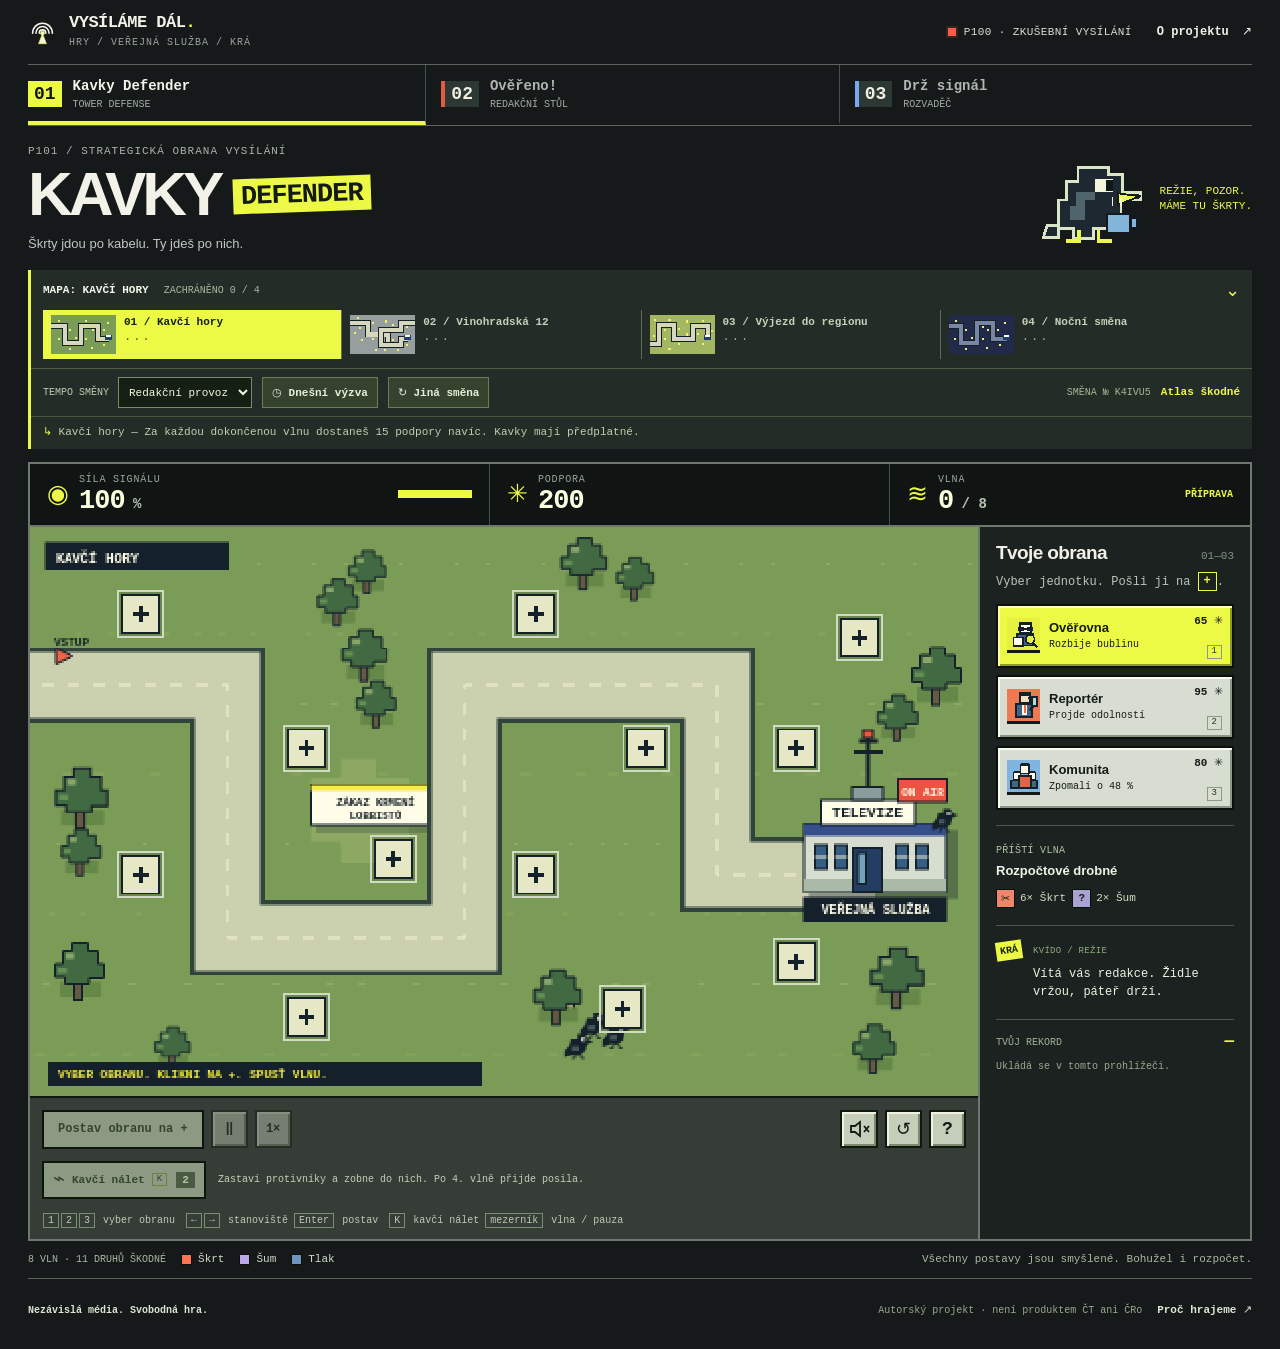
==== index.html @ d7258289 "Publish Vysilame dal browser games" ====
<!doctype html>
<html lang="cs">
<head>
  <meta charset="utf-8">
  <meta name="viewport" content="width=device-width, initial-scale=1">
  <meta name="theme-color" content="#161919">
  <meta name="description" content="Malé hry za velkou věc. Braň Kavčí hory, ověřuj zprávy a propoj signál v trojici her na podporu nezávislé veřejné služby.">
  <title>Vysíláme dál. — Kavky Defender a další malé hry</title>
  <link rel="icon" href="icon.svg" type="image/svg+xml">
  <link rel="stylesheet" href="style.css">
  <link rel="stylesheet" href="defender.css">
  <script src="defender.js" defer></script>
  <script src="engine.js" defer></script>
  <script src="draw.js" defer></script>
  <script src="app.js" defer></script>
</head>
<body>
  <a class="skip-link" href="#game-title">Přejít ke hře</a>
  <div class="site-shell">
    <header class="masthead">
      <a href="#" class="brand" aria-label="Vysíláme dál — začátek">
        <svg class="brand-mark" viewBox="0 0 44 44" aria-hidden="true"><path d="M7 23a15 15 0 0 1 30 0M12 23a10 10 0 0 1 20 0M17 23a5 5 0 0 1 10 0" fill="none" stroke="currentColor" stroke-width="2.4" stroke-linecap="round"/><path d="m22 24-6 15h12Z" fill="currentColor"/><circle cx="22" cy="23" r="3" fill="currentColor"/></svg>
        <span>VYSÍLÁME DÁL<span class="brand-dot">.</span><small>HRY / VEŘEJNÁ SLUŽBA / KRÁ</small></span>
      </a>
      <div class="masthead-right"><span class="edition"><span class="live-dot"></span> P100 · ZKUŠEBNÍ VYSÍLÁNÍ</span><button class="text-button" id="about-button">O projektu <span aria-hidden="true">↗</span></button></div>
    </header>

    <nav class="game-tabs" role="tablist" aria-label="Vyber si hru">
      <button id="tab-defender" role="tab" aria-selected="true" aria-controls="game-panel" data-game="defender" class="game-tab active"><span class="tab-number">01</span><span class="tab-title">Kavky Defender<small>TOWER DEFENSE</small></span><span class="tab-arrow" aria-hidden="true">↗</span></button>
      <button id="tab-verify" role="tab" aria-selected="false" aria-controls="game-panel" data-game="verify" class="game-tab"><span class="tab-number">02</span><span class="tab-title">Ověřeno!<small>REDAKČNÍ STŮL</small></span><span class="tab-arrow" aria-hidden="true">↗</span></button>
      <button id="tab-signal" role="tab" aria-selected="false" aria-controls="game-panel" data-game="signal" class="game-tab"><span class="tab-number">03</span><span class="tab-title">Drž signál<small>ROZVADĚČ</small></span><span class="tab-arrow" aria-hidden="true">↗</span></button>
    </nav>

    <main id="game-panel" role="tabpanel" aria-labelledby="tab-defender">
      <div class="game-intro">
        <div><p class="eyebrow" id="game-kicker">P101 / STRATEGICKÁ OBRANA VYSÍLÁNÍ</p><h1 id="game-title">KAVKY <span>DEFENDER</span></h1><p class="game-description" id="game-description">Škrty jdou po kabelu. Ty jdeš po nich.</p></div>
        <div class="intro-note"><svg viewBox="0 0 120 100" shape-rendering="crispEdges" aria-hidden="true"><path d="M12 78h12V51h9V31h12V16h33v8h15v19h19v8H91v18H79v13H62v10H40V82H24v9H8Z" fill="#1d2830" stroke="#d9e4c9" stroke-width="3"/><path d="M43 42h20v9H53v22H36V57h7Z" fill="#50656b"/><path d="M63 29h20v14H63Z" fill="#f4f4dc"/><path d="M75 30h7v11h-7Z" fill="#101717"/><path d="m88 44 24 3-24 9Z" fill="#edfa45" stroke="#121a20" stroke-width="2"/><path d="M46 83v12H32m35-12v12h14" fill="none" stroke="#edfa45" stroke-width="4"/><path d="M76 66h25v21H76Zm25 4h8v12h-8" fill="#83b5db" stroke="#121a20" stroke-width="3"/><path d="M82 57v-9m9 10v-9" stroke="#f4f4dc" stroke-width="2"/></svg><span id="intro-note">REŽIE, POZOR.<br>MÁME TU ŠKRTY.</span></div>
      </div>

      <section class="defender-setup" id="defender-setup" aria-label="Scéna a výzva pro Kavky Defender">
        <details id="defender-map-picker" open>
          <summary><span><strong id="map-picker-title">OBLAST VYSÍLÁNÍ</strong><small id="campaign-progress">ZACHRÁNĚNO 0 / 4</small></span><span class="picker-arrow" aria-hidden="true">⌄</span></summary>
          <div class="map-list" id="map-list" role="group" aria-label="Vyber herní scénu"></div>
        </details>
        <div class="shift-controls"><label for="difficulty-select">TEMPO SMĚNY <select id="difficulty-select"><option value="easy">Na pohodu</option><option value="normal" selected>Redakční provoz</option><option value="hard">Krizový štáb</option></select></label><button id="daily-button" class="shift-button">◷ Dnešní výzva</button><button id="new-shift-button" class="shift-button">↻ Jiná směna</button><span id="shift-code" class="shift-code"></span><button id="bestiary-button" class="text-button">Atlas škodné</button></div>
        <p class="map-rule" id="map-rule"></p>
      </section>

      <div class="game-metrics" aria-label="Stav hry">
        <div class="metric"><span class="metric-icon" id="metric-icon-1" aria-hidden="true">◉</span><span><small id="metric-label-1">SÍLA SIGNÁLU</small><strong id="metric-value-1">100<span> %</span></strong></span><div class="health-track" id="health-track"><i></i></div></div>
        <div class="metric"><span class="metric-icon support-icon" id="metric-icon-2" aria-hidden="true">✳</span><span><small id="metric-label-2">PODPORA</small><strong id="metric-value-2">200</strong></span></div>
        <div class="metric"><span class="metric-icon" id="metric-icon-3" aria-hidden="true">≋</span><span><small id="metric-label-3">VLNA</small><strong id="metric-value-3">0<span> / 8</span></strong></span><span class="metric-tag" id="metric-tag">PŘÍPRAVA</span></div>
      </div>

      <div class="workspace">
        <div class="play-column">
          <div class="board-wrap" id="board-wrap">
            <canvas id="defender-canvas" width="960" height="576" tabindex="0" aria-label="Herní mapa. Klávesy 1–3 vyberou obranu, šipky stanoviště, Enter staví, K přivolá kavčí nálet."></canvas>
            <section id="verify-view" class="verify-view" aria-label="Ověřování zpráv" hidden>
              <div class="news-card" id="news-card"><div class="news-card-top"><span><span class="live-dot"></span> REDAKČNÍ STŮL</span><span id="story-number">01 / 08</span></div><p class="story-label">ZPRÁVA K VYDÁNÍ</p><h2 id="story-headline"></h2><div class="source-box"><span class="source-symbol" aria-hidden="true">↳</span><div><small>CO ZATÍM VÍME</small><p id="story-source"></p></div></div><div class="verify-feedback" id="verify-feedback" hidden></div><div class="verify-choices" id="verify-choices"><button id="hold-story" class="choice hold"><span aria-hidden="true">↺</span> Ještě ověřit<kbd>F</kbd></button><button id="publish-story" class="choice publish"><span aria-hidden="true">✓</span> Může ven<kbd>J</kbd></button></div><button id="next-story" class="primary-button next-story" hidden>Další zpráva <span aria-hidden="true">→</span></button></div>
              <span class="fiction-note">Smyšlené situace. Skutečné redakční návyky.</span>
            </section>
            <section id="signal-view" class="signal-view" aria-label="Propojování signálu" hidden>
              <div class="signal-map-label"><span>STUDIO → POSLUCHAČI</span><span id="circuit-number">OKRUH 01</span></div>
              <div class="signal-puzzle"><div class="signal-end source-end" id="signal-source"><span aria-hidden="true">◉</span><small>STUDIO</small></div><div class="pipe-grid" id="pipe-grid" role="group" aria-label="Otáčej dílky a vytvoř souvislou cestu signálu"></div><div class="signal-end target-end" id="signal-target"><span aria-hidden="true">⌂</span><small>VEŘEJNOST</small></div></div>
              <p class="signal-tip">Každým otočením o kousek blíž.</p>
            </section>
            <div class="board-overlay" id="board-overlay"></div>
          </div>
          <div class="control-bar"><div class="main-controls"><button id="wave-button" class="primary-button"><span aria-hidden="true">▶</span> Spustit vlnu</button><button id="pause-button" class="icon-button" aria-label="Pozastavit hru" title="Pauza (mezerník)">Ⅱ</button><button id="speed-button" class="speed-button" aria-label="Rychlost hry: normální">1×</button></div><div class="secondary-controls"><button id="sound-button" class="icon-button" aria-label="Zapnout zvuk" aria-pressed="false" title="Zapnout zvuk"><svg viewBox="0 0 24 24" aria-hidden="true"><path d="M4 9h4l5-4v14l-5-4H4Z" fill="none" stroke="currentColor" stroke-width="1.8"/><path d="m17 9 5 6m0-6-5 6" stroke="currentColor" stroke-width="1.8"/></svg></button><button id="reset-button" class="icon-button" aria-label="Nová hra" title="Nová hra">↺</button><button id="help-button" class="icon-button" aria-label="Jak hrát" title="Jak hrát">?</button></div></div>
          <div class="defender-action-bar" id="defender-action-bar"><button class="flock-button" id="flock-button"><span aria-hidden="true">⌁</span> Kavčí nálet <kbd>K</kbd><b id="flock-count">2</b></button><span id="flock-hint">Zastaví protivníky na 2 sekundy. Zobáky bez portfeje.</span></div>
          <p class="keyboard-hint" id="keyboard-hint"><span><kbd>1</kbd><kbd>2</kbd><kbd>3</kbd> vyber obranu</span><span><kbd>←</kbd><kbd>→</kbd> stanoviště <kbd>Enter</kbd> postav</span><span><kbd>mezerník</kbd> další vlna / pauza</span></p>
        </div>

        <aside class="sidebar" aria-label="Nástroje a pravidla">
          <div id="defender-tools" class="tool-panel">
            <div class="sidebar-heading"><h2>Tvoje obrana</h2><span>01—03</span></div>
            <p class="sidebar-intro">Vyber jednotku. Pošli ji na <span class="inline-pad">+</span>.</p>
            <div class="tower-options" id="tower-options"></div>
            <div id="tower-detail" class="tower-detail" hidden></div>
            <div class="wave-preview"><span class="note-label" id="wave-preview-label">PŘÍŠTÍ VLNA</span><strong id="wave-preview-title"></strong><div id="wave-preview-list"></div></div>
            <div class="field-note crow-note"><span class="crow-note-icon" aria-hidden="true">⌁</span><span class="note-label">KVÍDO / REŽIE</span><p id="defender-tip">Začni u zatáček. Rozpočet zatáčky neumí.</p></div>
          </div>
          <div id="verify-tools" class="tool-panel" hidden><div class="sidebar-heading"><h2>Než to pustíš ven</h2><span>CHECK</span></div><p class="sidebar-intro">Za titulkem je vždycky ještě jeden krok.</p><ol class="editor-rules"><li><span>01</span><div><strong>Najdi původ.</strong><p>Kdo je zdroj a může to vědět?</p></div></li><li><span>02</span><div><strong>Čti kontext.</strong><p>Sedí datum, místo a rozsah tvrzení?</p></div></li><li><span>03</span><div><strong>Přiznej nejistotu.</strong><p>Tip ještě není ověřená zpráva.</p></div></li></ol><div class="field-note"><span class="note-label">PRAVIDLO HRY</span><p>Máš 60 sekund čistého času na osm zpráv. Při vysvětlení se čas zastaví.</p></div></div>
          <div id="signal-tools" class="tool-panel" hidden><div class="sidebar-heading"><h2>Ve spojení</h2><span>FM 03</span></div><p class="sidebar-intro">Otoč dílky a doveď nepřerušený signál ze studia k veřejnosti.</p><div class="signal-legend"><span class="wire-sample connected"></span><div><strong>Živý signál</strong><p>Navazuje na studio.</p></div><span class="wire-sample"></span><div><strong>Čeká na spojení</strong><p>Otoč kliknutím nebo Enterem.</p></div></div><div class="field-note"><span class="note-label">TŘI OKRUHY</span><p>Na každý máš 90 sekund. Začni u studia vlevo a postupuj po zelené lince.</p><button id="signal-restart-round" class="text-button">Znovu tento okruh ↺</button></div></div>
          <div class="best-score"><span>TVŮJ REKORD</span><strong id="best-score">—</strong><small>Ukládá se v tomto prohlížeči.</small></div>
        </aside>
      </div>

      <div class="below-board" id="defender-legend"><div><span class="legend-title">8 VLN · 11 DRUHŮ ŠKODNÉ</span><span class="enemy-key"><i class="enemy-cut"></i> Škrt</span><span class="enemy-key"><i class="enemy-noise"></i> Šum</span><span class="enemy-key"><i class="enemy-pressure"></i> Tlak</span></div><p>Všechny postavy jsou smyšlené. Bohužel i rozpočet.</p></div>
    </main>

    <footer><p>Nezávislá média. Svobodná hra.</p><span>Autorský projekt · není produktem ČT ani ČRo</span><button class="text-button" id="footer-about">Proč hrajeme ↗</button></footer>
  </div>
  <div class="toast" id="toast" role="status" aria-live="polite"></div>
  <dialog id="info-dialog"><div class="dialog-header"><span id="dialog-eyebrow">VYSÍLÁME DÁL.</span><button id="close-dialog" class="icon-button" aria-label="Zavřít">×</button></div><div id="dialog-content"></div></dialog>
</body>
</html>
---- style.css ----
@charset "UTF-8";
:root{--paper:#161919;--ink:#f2f2e9;--muted:#a5ada9;--line:#46504c;--green:#edfa45;--lime:#edfa45;--orange:#ff6b4a;--blue:#84b8ed;--mono:'Courier New',Courier,monospace;--sans:Arial,Helvetica,sans-serif;font-family:var(--sans);color:var(--ink);background:var(--paper);font-synthesis:none;color-scheme:dark}
*{box-sizing:border-box}body{margin:0}button,a{-webkit-tap-highlight-color:transparent}button{font:inherit;color:inherit;cursor:pointer;touch-action:manipulation}button:disabled{cursor:not-allowed}a{color:inherit}button:focus-visible,a:focus-visible,canvas:focus-visible,select:focus-visible,summary:focus-visible{outline:3px solid var(--green);outline-offset:4px}button[hidden],[hidden]{display:none!important}button svg{width:24px;height:24px;vertical-align:middle}.site-shell{max-width:1392px;margin:0 auto;padding:0 28px}.masthead{height:65px;display:flex;justify-content:space-between;align-items:center;gap:20px;border-bottom:1px solid #5c635d}.brand{display:flex;align-items:center;gap:12px;text-decoration:none;font:700 17px/1.05 var(--mono);letter-spacing:-.5px}.brand-mark{width:29px;height:29px;flex:none;stroke:#edfa45}.brand-dot{color:var(--green)}.brand small{display:block;font:10px/1.4 var(--mono);letter-spacing:1px;margin-top:5px;color:#9ba49e}.masthead-right{display:flex;align-items:center;gap:25px}.edition{font:11px var(--mono);letter-spacing:.4px;display:flex;align-items:center;gap:8px;color:#d7ded4}.live-dot{display:inline-block;width:8px;height:8px;background:#fa5d45;box-shadow:0 0 0 2px #fa5d4522}.text-button{background:none;border:0;padding:7px 0;font:700 12px/1.4 var(--mono);text-align:left}.text-button:hover{text-decoration:underline;text-underline-offset:4px}.text-button>span{margin-left:6px}.game-tabs{display:flex;border-bottom:1px solid #5c635d;gap:0;padding:0}.game-tab{flex:1;display:flex;align-items:center;gap:11px;border:0;border-right:1px solid #46504c;border-bottom:4px solid transparent;background:none;padding:13px 15px 11px;text-align:left;min-width:0;color:#aeb6af}.game-tab:first-child{padding-left:0}.game-tab:last-child{border-right:0}.game-tab.active{color:#f5f6eb;border-bottom-color:#edfa45}.game-tab:hover{background:#282e2a;color:white}.tab-number{font:700 18px var(--mono);background:#2c3834;color:#f1efdf;padding:3px 6px}.active .tab-number{background:#edfa45;color:#121819}.game-tab:nth-child(2) .tab-number{border-left:4px solid #e45b43}.game-tab:nth-child(3) .tab-number{border-left:4px solid #7ca5ef}.tab-title{font:700 14px/1.15 var(--mono)}.tab-title small{display:block;font:10px var(--mono);letter-spacing:0;margin-top:5px;color:#a2aca2}.tab-arrow{display:none}.game-intro{display:flex;justify-content:space-between;align-items:center;gap:15px;padding:19px 0 17px}.eyebrow{font:11px var(--mono);letter-spacing:1px;color:#aab3aa;margin:0 0 7px}h1{font-family:'Arial Black',Arial,Helvetica,sans-serif;font-size:62px;font-weight:900;letter-spacing:-4px;line-height:.98;margin:0 0 9px;text-transform:uppercase;display:flex;align-items:center;flex-wrap:wrap;gap:13px}h1>span:not(.title-star){display:inline-block;background:#edfa45;color:#141919;font:700 27px/1 var(--mono);letter-spacing:-1px;padding:5px 8px 3px;transform:rotate(-2deg)}.title-star{display:none}.game-description{font-size:13px;line-height:1.5;color:#c0c8c0;margin:0}.intro-note{display:flex;align-items:center;gap:12px}.intro-note svg{width:112px;height:96px}.intro-note>span{font:11px/1.4 var(--mono);color:#edfa45;max-width:125px}.game-metrics{display:grid;grid-template-columns:1.15fr 1fr .9fr;background:#101413;border:2px solid #6f786f;border-bottom:0}.metric{min-height:61px;display:flex;align-items:center;gap:10px;padding:9px 17px;min-width:0}.metric:not(:last-child){border-right:1px solid #46514a}.metric-icon{color:#edfa45;font:25px var(--mono)}.support-icon{color:#edfa45}.metric small{font:10px var(--mono);letter-spacing:.8px;color:#9ba99a;display:block;margin-bottom:3px}.metric strong{font:700 27px/1 var(--mono);letter-spacing:-1px;color:#f7ffdf}.metric strong span{font-size:14px;letter-spacing:0;color:#b9c6b3}.health-track{height:8px;width:74px;max-width:25%;margin-left:auto;background:#303e30;overflow:hidden}.health-track i{display:block;height:100%;width:100%;background:#edfa45}.metric-tag{font:700 10px var(--mono);color:#edfa45;margin-left:auto;white-space:nowrap}.workspace{display:grid;grid-template-columns:minmax(0,1fr) 270px;border:2px solid #6f786f;background:#212724;align-items:stretch}.play-column{min-width:0;border-right:2px solid #6f786f}.board-wrap{position:relative;aspect-ratio:5/3;overflow:hidden;background:#172c2c}#defender-canvas{display:block;width:100%;height:100%;touch-action:manipulation;cursor:crosshair;image-rendering:pixelated}.sidebar{min-width:0;padding:16px;display:flex;flex-direction:column;background:#1c2220}.sidebar-heading{display:flex;justify-content:space-between;align-items:baseline;gap:10px}.sidebar-heading h2{font:700 19px/1.1 var(--sans);letter-spacing:-.6px;margin:0}.sidebar-heading>span{font:11px var(--mono);color:#82937f}.sidebar-intro{font:12px/1.5 var(--mono);color:#bac5b7;margin:8px 0 13px}.inline-pad{display:inline-flex;align-items:center;justify-content:center;width:19px;height:19px;border:1px solid #edfa45;color:#edfa45;font-weight:700}.tower-options{display:grid;gap:7px}.tower-option{display:flex;gap:9px;align-items:center;background:#d7ddd0;color:#151b18;border:2px solid #0a100c;box-shadow:inset 2px 2px #f8fbee,inset -2px -2px #8b9685;padding:8px 9px;min-height:64px;text-align:left;position:relative;width:100%}.tower-option:hover{background:white}.tower-option.selected{background:#edfa45;box-shadow:inset 2px 2px #ffffad,inset -2px -2px #8c9c24}.tower-option.unaffordable{color:#5a6555;background:#a9b19e}.tower-option.unaffordable.selected{background:#c2ce60}.tower-icon{display:grid;place-content:center;width:33px;height:35px;flex:none;border-bottom:3px solid #151a18;background:var(--tower-color);image-rendering:pixelated}.tower-icon svg{width:28px;height:28px}.tower-option>span:nth-child(2){min-width:0}.tower-option strong{display:block;font-size:13px;line-height:1.2}.tower-option small{display:block;font:10px/1.25 var(--mono);margin-top:4px}.tower-cost{margin-left:auto;align-self:flex-start;font:700 11px var(--mono);white-space:nowrap}.tower-option kbd{position:absolute;bottom:7px;right:8px;color:#253322;border-color:#8d9b80;font-size:9px}.field-note{border-top:1px solid #4b594c;padding-top:13px;margin-top:17px}.note-label{font:10px/1.3 var(--mono);letter-spacing:.3px;color:#afc4a4}.field-note p{font:12px/1.6 var(--mono);color:#d4dfcc;margin:8px 0}.field-note svg{display:none}.best-score{display:flex;gap:10px;flex-wrap:wrap;align-items:baseline;border-top:1px solid #4b594c;padding-top:12px;margin-top:18px}.best-score>span{font:10px var(--mono);color:#9fb497}.best-score strong{font:700 16px var(--mono);color:#edfa45;margin-left:auto}.best-score small{width:100%;font:10px/1.4 var(--mono);color:#9aaa91}.control-bar{display:flex;align-items:center;justify-content:space-between;gap:10px;padding:12px;background:#353d36;border-top:2px solid #101710}.main-controls,.secondary-controls{display:flex;align-items:center;gap:7px}.primary-button{display:inline-flex;align-items:center;justify-content:center;gap:9px;min-height:39px;padding:10px 14px;border:2px solid #0c140e;background:#edfa45;color:#111912;font:700 12px/1.2 var(--mono);box-shadow:inset 2px 2px #ffffc9,inset -2px -2px #a1b02b;text-align:center}.primary-button:hover{background:#ffffa0}.primary-button:active,.icon-button:active,.speed-button:active{box-shadow:inset 2px 2px #78856e}.primary-button:disabled{background:#8d9a83;box-shadow:none;color:#34442e}.icon-button,.speed-button{height:38px;min-width:37px;display:inline-grid;place-content:center;padding:5px;border:2px solid #101910;color:#121b15;background:#c5cdbb;box-shadow:inset 2px 2px #f1f2dd,inset -2px -2px #7b8971;font:700 18px var(--mono)}.icon-button:hover,.speed-button:hover{background:#e8eee0}.icon-button:disabled,.speed-button:disabled{opacity:.45}.speed-button{font-size:12px}.speed-button.active{background:#edfa45}.keyboard-hint{margin:0;padding:7px 13px 11px;background:#353d36;display:flex;gap:11px;flex-wrap:wrap;color:#bdc9b3;font:10px/1.5 var(--mono)}kbd{display:inline-block;border:1px solid #78906e;padding:1px 4px;font:10px/1.1 var(--mono);margin-right:2px;white-space:nowrap}.below-board{display:flex;justify-content:space-between;gap:16px;padding:11px 0;border-bottom:1px solid #586453}.below-board>div{display:flex;align-items:center;gap:15px;flex-wrap:wrap}.legend-title{font:10px var(--mono);color:#a9b8a2}.enemy-key{display:flex;gap:6px;align-items:center;font:11px var(--mono);color:#d1dcc8}.enemy-key i{display:block;width:11px;height:11px;border:1px solid #091209}.enemy-cut{background:#fb7353}.enemy-noise{background:#bba6e8}.enemy-pressure{background:#7193c0}.below-board>p{font:11px/1.4 var(--mono);margin:0;color:#a9baa0}.tower-detail{padding:12px;background:#e0e5d8;color:#141b14;border:2px solid #10180f;margin-top:10px}.tower-detail h3{font:700 14px var(--sans);margin:0 0 8px}.tower-detail p{font:11px/1.6 var(--mono);margin:0 0 10px}.detail-actions{display:flex;gap:6px}.detail-actions button{min-height:33px;padding:6px;flex:1;font:700 11px var(--mono)}.sell-button{border:2px solid #2d3927;background:#c3ccba;color:#182216}.board-overlay{position:absolute;inset:0;display:grid;place-items:center;padding:24px;background:#0b1016c9;z-index:5}.overlay-card{width:min(395px,100%);background:#f0f2eb;color:#141c17;padding:23px;border:3px solid #101710;box-shadow:6px 6px 0 #000a;text-align:center;position:relative}.overlay-card:before{content:'';position:absolute;left:-3px;right:-3px;top:-9px;height:6px;background:linear-gradient(90deg,#eee 0 14%,#f5ee3c 14% 28%,#4bd5d1 28% 42%,#47b658 42% 56%,#d45ca1 56% 70%,#d9523f 70% 84%,#485dc4 84%)}.overlay-icon{display:inline-grid;place-content:center;width:42px;height:39px;background:#173828;color:#edfa45;font:25px var(--mono);margin:0 auto 13px}.overlay-card .eyebrow{font:700 10px var(--mono);color:#536b48;margin:0 0 9px}.overlay-card h2{font:900 28px/1.05 'Arial Black',Arial,sans-serif;letter-spacing:-1px;margin:0 0 14px;text-transform:uppercase}.overlay-card p{font:12px/1.6 var(--mono);color:#41543a;margin:9px 0 18px}.overlay-card .primary-button{width:100%}.overlay-card .text-button{display:block;text-align:center;margin:9px auto 0;font-size:11px}.overlay-caption{display:block;font:9px var(--mono);letter-spacing:.6px;color:#6d7d62;margin-top:15px}.overlay-score{font:700 30px var(--mono);color:#153b27;margin:15px 0}.toast{position:fixed;bottom:18px;left:50%;transform:translate(-50%,12px);opacity:0;pointer-events:none;z-index:20;border:2px solid #11190c;background:#edfa45;color:#10150e;font:700 12px/1.4 var(--mono);padding:12px 18px;max-width:90vw;width:max-content;box-shadow:4px 4px #0008;transition:opacity .15s,transform .15s}.toast.visible{opacity:1;transform:translate(-50%,0)}footer{display:flex;align-items:center;justify-content:space-between;gap:15px;padding:17px 0 24px;font:10px/1.5 var(--mono);color:#97aa8f}footer p{margin:0;color:#dbe5d3;font-weight:700}footer>span{margin-left:auto}footer .text-button{font-size:11px;color:#dce7d6}dialog{width:min(620px,calc(100vw - 28px));max-height:88vh;overflow:auto;border:3px solid #edfa45;background:#17241b;color:#edf5e5;padding:23px;box-shadow:9px 9px #0009}dialog::backdrop{background:#050b09bd}.dialog-header{display:flex;justify-content:space-between;gap:15px;align-items:center;padding-bottom:14px;border-bottom:1px solid #728569}.dialog-header>span{font:700 11px var(--mono);color:#edfa45;letter-spacing:.4px}#dialog-content h2{font:900 31px/1.05 'Arial Black',Arial,sans-serif;letter-spacing:-1px;text-transform:uppercase}#dialog-content p,#dialog-content li{font:13px/1.7 var(--mono);color:#c8d6be}#dialog-content a{color:#edfa45;text-underline-offset:3px}#dialog-content ol,#dialog-content ul{padding-left:23px}.skip-link{position:absolute;left:10px;top:-60px;background:#edfa45;color:#0b170c;padding:12px;z-index:100}.skip-link:focus{top:10px}
/* Papírový redakční stůl a rozvaděč dalších dvou her. */
.board-wrap:has(.verify-view:not([hidden])),.board-wrap:has(.signal-view:not([hidden])){aspect-ratio:auto;height:auto}
.verify-view{position:relative;display:grid;place-items:center;min-height:450px;padding:26px 25px 38px;background:#728184;height:100%}.news-card{width:min(500px,100%);background:#fafbf6;color:#131c17;padding:25px;border:2px solid #141c17;box-shadow:6px 6px #242d29}.news-card-top{display:flex;justify-content:space-between;gap:15px;padding-bottom:12px;border-bottom:2px solid #1e2c22;font:10px var(--mono);color:#3f5544}.news-card-top .live-dot{width:6px;height:6px;margin-right:5px}.story-label{font:10px var(--mono);color:#657a65;margin:18px 0 9px}.news-card h2{font:700 29px/1.15 Georgia,'Times New Roman',serif;letter-spacing:-.7px;margin:0 0 20px}.source-box{display:flex;gap:12px;background:#e1e7dc;padding:13px}.source-symbol{font:27px var(--mono);color:#4f6851}.source-box small{font:700 10px var(--mono);color:#4c664c}.source-box p{font:12px/1.6 var(--mono);color:#324b36;margin:6px 0 0}.verify-choices{display:grid;grid-template-columns:1fr 1fr;gap:9px;margin-top:18px}.choice{display:flex;align-items:center;justify-content:center;gap:8px;min-height:43px;padding:10px;border:2px solid #1c291c;font:700 12px var(--mono);color:#172015}.choice:hover{outline:2px solid #1c291c;outline-offset:2px}.choice.hold{background:#f1ae88}.choice.publish{background:#edfa45}.choice kbd{font-size:9px;margin-left:auto;border-color:#536444}.fiction-note{position:absolute;bottom:11px;font:10px var(--mono);color:#172619;text-align:center;padding:0 12px}.verify-feedback{margin-top:14px;padding:12px;border-left:5px solid #376d28;background:#e4f0c4;font:12px/1.6 var(--mono);color:#294520}.verify-feedback.wrong{background:#f7c5a8;border-color:#a64d2d;color:#60321e}.verify-feedback strong{display:block;margin-bottom:5px}.next-story{width:100%;margin-top:13px}.editor-rules{margin:20px 0;padding:0;list-style:none}.editor-rules li{display:flex;gap:12px;border-top:1px solid #4c5f48;padding:14px 0}.editor-rules li>span{font:700 14px var(--mono);color:#edfa45}.editor-rules strong{font-size:13px}.editor-rules p{font:11px/1.5 var(--mono);color:#b7c8ac;margin:6px 0 0}.signal-view{position:relative;display:flex;flex-direction:column;justify-content:center;align-items:center;background:#1a2941;min-height:440px;padding:32px 27px;height:100%}.signal-map-label{position:absolute;left:19px;right:19px;top:15px;display:flex;justify-content:space-between;gap:10px;font:10px var(--mono);color:#b3c6e1}.signal-puzzle{display:grid;grid-template-columns:42px minmax(0,340px) 42px;gap:12px;width:100%;max-width:448px;align-items:start;position:relative;margin-top:14px}.pipe-grid{display:grid;grid-template-columns:repeat(5,1fr);gap:5px;aspect-ratio:1;width:100%}.pipe-tile{padding:0;aspect-ratio:1;border:2px solid #101c31;background:#52677d;box-shadow:inset 2px 2px #92a4b4,inset -2px -2px #31485f;position:relative}.pipe-tile svg{width:100%;height:100%;display:block}.pipe-tile:hover{outline:2px solid #f5f6e7;z-index:1}.pipe-tile.connected{background:#b9d05d;box-shadow:inset 2px 2px #efffaf,inset -2px -2px #7e9636}.pipe-shadow{stroke:#1a2d45;stroke-width:23;fill:none;stroke-linecap:square;stroke-linejoin:miter}.pipe-line{stroke:#9cb4ce;stroke-width:11;fill:none;stroke-linecap:square;stroke-linejoin:miter}.connected .pipe-shadow{stroke:#2e461b}.connected .pipe-line{stroke:#f3ff8e}.pipe-center{fill:#c4d9ee;stroke:#193047;stroke-width:2}.connected .pipe-center{fill:#f3ff8e;stroke:#29491c}.signal-end{position:relative;display:flex;flex-direction:column;align-items:center;gap:6px;top:0;height:42px;color:#afc6e1}.signal-end>span{display:grid;place-content:center;width:40px;height:40px;border:2px solid #09192b;background:#748ba1;color:#182e42;font-size:24px}.signal-end small{font:8px var(--mono)}.source-end>span,.target-end.reached>span{background:#edfa45;color:#244315}.signal-end:after{content:'';height:4px;width:14px;position:absolute;top:19px;background:#a6bfd4}.source-end:after{right:-14px;background:#edfa45}.target-end:after{left:-14px}.signal-tip{position:absolute;bottom:12px;margin:0;font:11px var(--mono);color:#bdcce1}.signal-legend{display:grid;grid-template-columns:32px 1fr;gap:18px 12px;padding:20px 0}.wire-sample{display:block;height:10px;width:31px;background:#a6bfd4;border:3px solid #49667a;margin-top:3px}.wire-sample.connected{background:#edfa45;border-color:#798c32}.signal-legend strong{font-size:13px}.signal-legend p{font:11px/1.5 var(--mono);color:#a9c1a1;margin:6px 0 0}.field-note .text-button{font-size:11px;color:#edfa45}.field-note .text-button:disabled{opacity:.45;text-decoration:none}
@media(min-width:1500px){.site-shell{max-width:1480px}.workspace{grid-template-columns:minmax(0,1fr) 285px}.sidebar{padding:19px}.game-intro{padding-top:23px;padding-bottom:22px}}
@media(max-width:1100px){.site-shell{padding:0 22px}.workspace{grid-template-columns:minmax(0,1fr) 245px}.sidebar{padding:13px}.edition{display:none}.intro-note>span{display:none}.game-intro{padding:10px 0 13px}.game-tab{padding:12px}.game-tab:first-child{padding-left:0}.tower-option{padding:7px;gap:7px}.tower-option small{font-size:9px}.tower-cost{font-size:10px}.control-bar{padding:10px}.keyboard-hint{font-size:9px;gap:8px;padding:7px 11px 10px}.metric{padding:9px 13px}.metric-tag{font-size:9px}.health-track{width:48px}.primary-button{padding:9px 10px;font-size:11px}.main-controls,.secondary-controls{gap:5px}.icon-button,.speed-button{min-width:32px;height:36px}.overlay-card{padding:19px}.overlay-card h2{font-size:26px}.verify-view{min-height:420px;padding:22px 20px 36px}.news-card{padding:20px}.news-card h2{font-size:25px}.signal-view{min-height:420px;padding:34px 15px}.signal-puzzle{grid-template-columns:34px minmax(0,290px) 34px;gap:9px;max-width:380px}.signal-end>span{width:33px;height:33px}.signal-end:after{top:15px;width:10px}.source-end:after{right:-10px}.target-end:after{left:-10px}.below-board>p{font-size:10px}}
@media(max-width:850px){.workspace{grid-template-columns:minmax(0,1fr)}.play-column{border-right:0}.sidebar{border-top:2px solid #6f786f;padding:16px}.tower-options{grid-template-columns:repeat(3,minmax(0,1fr));gap:8px}.tower-option{min-height:70px}.sidebar-heading h2{font-size:18px}.sidebar-intro{margin:7px 0 11px}.best-score{margin-top:15px}.best-score small{width:auto;margin-left:auto}.best-score strong{margin-left:0}.editor-rules{display:flex;gap:17px;margin:15px 0}.editor-rules li{flex:1;gap:8px}.editor-rules li>span{font-size:12px}.editor-rules strong{font-size:12px}.editor-rules p{font-size:11px}.signal-legend{grid-template-columns:32px 1fr 32px 1fr;gap:12px}.verify-view{min-height:430px;padding-left:35px;padding-right:35px}.signal-view{min-height:430px}.signal-puzzle{max-width:430px;grid-template-columns:40px minmax(0,320px) 40px}.signal-end>span{width:38px;height:38px}.signal-end:after{top:17px}.health-track{width:80px}.game-metrics{grid-template-columns:1.15fr 1fr 1fr}.metric strong{font-size:28px}.game-intro h1{font-size:56px}.intro-note svg{width:92px;height:82px}footer{font-size:9px}.below-board>p{display:none}}
@media(max-width:540px){.site-shell{padding:0 12px}.masthead{height:55px;gap:10px}.brand{font-size:13px;gap:8px;letter-spacing:-.5px}.brand small{font-size:8px;letter-spacing:.1px}.brand-mark{width:23px;height:23px}.masthead-right .text-button{font-size:10px}.game-tabs{gap:0}.game-tab{gap:6px;padding:10px 5px 8px}.tab-number{font-size:12px;padding:3px}.game-tab:nth-child(2) .tab-number,.game-tab:nth-child(3) .tab-number{border-left-width:2px}.tab-title{font-size:11px;line-height:1.3}.tab-title small{font-size:8px;line-height:1.3}.game-intro{padding:15px 0 13px}.game-intro h1{font-size:47px;letter-spacing:-3px;gap:9px;margin-bottom:7px}h1>span:not(.title-star){font-size:22px;letter-spacing:-1px;padding:4px 5px 3px}.eyebrow{font-size:9px;letter-spacing:.5px;margin-bottom:7px}.game-description{font-size:12px;line-height:1.5}.desktop-break{display:none}.intro-note{display:none}.metric{min-height:59px;padding:8px;gap:7px}.metric-icon{font-size:18px}.metric small{font-size:8px;letter-spacing:.1px}.metric strong{font-size:24px}.metric strong span{font-size:11px}.metric-tag,.health-track{display:none}.game-metrics{grid-template-columns:1fr .9fr .8fr}.control-bar{padding:9px 8px;gap:5px}.primary-button{font-size:11px;padding:9px 10px;min-height:36px}.icon-button,.speed-button{min-width:29px;width:29px;height:34px;padding:4px}.icon-button svg{width:20px;height:20px}.main-controls,.secondary-controls{gap:4px}.speed-button{font-size:11px}.keyboard-hint{font-size:9px;padding:7px 9px 9px}.keyboard-hint span:nth-child(n+2){display:none}.sidebar{padding:13px 10px}.tower-options{gap:6px}.tower-option{flex-direction:column;align-items:flex-start;gap:6px;min-height:97px;padding:7px}.tower-icon{width:29px;height:31px}.tower-option strong{font-size:12px}.tower-option small{font-size:9px;line-height:1.35}.tower-cost{position:absolute;top:10px;right:6px;font-size:10px}.tower-option kbd{display:none}.sidebar-intro{font-size:11px}.best-score{gap:8px}.best-score>span{font-size:9px}.best-score strong{font-size:14px}.best-score small{font-size:9px;width:100%;margin:0}.below-board{padding:10px 0}.below-board>div{gap:10px}.legend-title{font-size:9px}.enemy-key{font-size:10px;gap:4px}.enemy-key i{width:9px;height:9px}.board-overlay{padding:16px 12px}.overlay-card{padding:20px 17px;max-width:330px}.overlay-card h2{font-size:25px}.overlay-card p{font-size:11px}.overlay-card .eyebrow{font-size:9px}.overlay-icon{width:34px;height:32px;font-size:22px;margin-bottom:12px}.overlay-caption{display:none}.overlay-score{font-size:25px;margin:11px 0}.overlay-card .text-button{font-size:10px}.overlay-card .primary-button{min-height:37px}.verify-view{min-height:460px;height:auto;padding:24px 17px 39px}.news-card{padding:18px}.news-card h2{font-size:26px}.news-card-top{font-size:9px;gap:10px}.story-label{font-size:9px}.source-box{padding:12px;gap:9px}.source-box p{font-size:12px}.source-box small{font-size:9px}.choice{font-size:10px;gap:5px;padding:9px 6px}.choice kbd{display:none}.fiction-note{font-size:9px}.verify-feedback{font-size:11px}.board-wrap:has(.verify-view:not([hidden])),.board-wrap:has(.signal-view:not([hidden])){aspect-ratio:auto;height:auto}.signal-view{min-height:370px;padding:33px 12px}.signal-puzzle{grid-template-columns:28px minmax(0,1fr) 28px;gap:7px;max-width:350px}.signal-end>span{width:28px;height:28px;font-size:20px}.signal-end small{font-size:7px}.signal-end:after{top:13px;width:8px}.source-end:after{right:-8px}.target-end:after{left:-8px}.pipe-grid{gap:3px}.signal-map-label{left:13px;right:13px;top:15px;font-size:9px}.signal-tip{font-size:10px;bottom:13px}.editor-rules{gap:10px}.editor-rules li{flex-direction:column}.editor-rules strong{font-size:11px}.editor-rules p{font-size:10px}.signal-legend{grid-template-columns:28px 1fr 28px 1fr;gap:10px}.wire-sample{width:27px}.signal-legend strong{font-size:11px}.signal-legend p{font-size:10px}footer{flex-wrap:wrap;padding:15px 0 20px;gap:10px}footer p{font-size:10px}footer>span{order:3;width:100%;margin:0}footer .text-button{font-size:10px;margin-left:auto}dialog{padding:17px;border-width:2px}#dialog-content h2{font-size:27px}#dialog-content p,#dialog-content li{font-size:12px}.dialog-header>span{font-size:10px}.toast{font-size:11px;padding:10px 13px;bottom:12px}}
@media(prefers-reduced-motion:reduce){*,*:before,*:after{animation-duration:.01ms!important;transition-duration:.01ms!important;scroll-behavior:auto!important}}
---- defender.css ----
/* KAVKY / obsluha televizní režie */
.defender-setup{margin:0 0 13px;background:#242c27;border-left:3px solid #edfa45}
.defender-setup details>summary{list-style:none;display:flex;align-items:center;justify-content:space-between;gap:15px;padding:9px 12px;cursor:pointer}
.defender-setup details>summary::-webkit-details-marker{display:none}
.defender-setup summary>span:first-child{display:flex;align-items:baseline;gap:15px;flex-wrap:wrap}
.defender-setup summary strong{font:700 11px var(--mono);text-transform:uppercase;color:#f4f7eb}
.defender-setup summary small{font:10px var(--mono);color:#a8b69e}
.picker-arrow{font:18px var(--mono);color:#edfa45}
.map-list{display:grid;grid-template-columns:repeat(4,minmax(0,1fr));gap:0;padding:0 12px 9px}
.map-card{display:grid;grid-template-columns:65px minmax(0,1fr);gap:0 8px;align-items:center;background:none;border:0;border-right:1px solid #5d6d56;padding:5px 8px;color:#c4d0ba;text-align:left;min-height:47px}
.map-card:first-child{padding-left:0}.map-card:last-child{border-right:0}
.map-card>svg{width:65px;height:39px;grid-row:1/3;display:block;image-rendering:pixelated}
.map-card-heading{min-width:0;display:block}.map-card-heading b{display:block;font:700 11px/1.3 var(--mono)}
.map-medals{font:12px var(--mono);color:#9aab89;letter-spacing:2px;display:block;margin-top:3px}
.map-card>small{display:none}.map-card:hover:not(:disabled):not(.selected){background:#344230;color:#f9fff2}
.map-card.selected{background:#edfa45;color:#13200e;padding-left:8px}.map-card.selected .map-medals{color:#4d6128}
.map-card:disabled{cursor:default;opacity:.5}.map-card.selected:disabled{opacity:1}
.shift-controls{display:flex;align-items:center;gap:10px;flex-wrap:wrap;border-top:1px solid #4c5c44;padding:8px 12px}
.shift-controls>label{display:flex;align-items:center;gap:9px;font:10px var(--mono);color:#bdcdb1}
.shift-controls select{background:#151f14;color:#f1f7df;border:1px solid #7a8a6c;padding:6px;font:11px var(--mono);height:31px;max-width:185px;color-scheme:dark}
.shift-controls select:disabled{opacity:.6}.shift-button{white-space:nowrap;padding:6px 9px;min-height:31px;border:1px solid #6a7e5c;background:#35432e;color:#e6efd9;font:700 11px var(--mono)}
.shift-button:hover,.shift-button.selected{background:#edfa45;color:#192010;border-color:#edfa45}
.shift-code{font:10px var(--mono);color:#a5b996;white-space:nowrap;margin-left:auto}
.shift-controls .text-button{font-size:11px;color:#edfa45;padding:4px 0}
.map-rule{margin:0;border-top:1px solid #44573c;padding:8px 12px;font:11px/1.4 var(--mono);color:#bed0b0}
.map-rule:before{content:'↳ ';color:#edfa45;font-weight:700}
.defender-action-bar{display:flex;align-items:center;gap:12px;background:#353d36;padding:0 12px 7px}
.flock-button{display:inline-flex;align-items:center;gap:7px;background:#edfa45;color:#12210c;border:2px solid #0b1809;padding:7px 9px;min-height:35px;font:700 11px var(--mono);box-shadow:inset 2px 2px #ffffb9;white-space:nowrap}
.flock-button>span{font-size:20px;line-height:1}.flock-button b{min-width:19px;padding:2px 3px;background:#142410;color:#edfa45;font:700 11px var(--mono);text-align:center}
.flock-button:disabled{background:#8d9a83;color:#34442e;box-shadow:none}.flock-button:disabled b{background:#4a5b41;color:#b4c6a6}.flock-button kbd{font-size:9px;border-color:#71803c}
.defender-action-bar>span{font:10px/1.4 var(--mono);color:#c2d0b7;max-width:390px}
.wave-preview{border-top:1px solid #4b594c;padding-top:13px;margin-top:15px}
.wave-preview>strong{font:700 13px/1.3 var(--sans);display:block;margin:6px 0 9px;color:#edf3e4}
.wave-preview>div{display:flex;gap:6px;flex-wrap:wrap}.preview-enemy{display:inline-flex;gap:5px;align-items:center;font:11px var(--mono);color:#d0dfc4;white-space:nowrap}
.preview-enemy i{display:grid;place-content:center;width:19px;height:19px;border:1px solid #061304;color:#162113;font:700 11px var(--mono);font-style:normal}
.preview-empty{font:11px/1.5 var(--mono);color:#a4bb97}.crow-note{position:relative;padding-left:37px;min-height:64px}
.crow-note:before{content:'KRÁ';position:absolute;left:0;top:15px;background:#edfa45;color:#12210c;font:700 10px var(--mono);padding:4px;transform:rotate(-8deg)}
.crow-note-icon{display:none}.crow-note .note-label{font-size:9px;color:#8fae80}.crow-note p{font-size:12px;line-height:1.5;margin-bottom:0;color:#ecf3df}
.target-button{width:100%;min-height:34px;padding:7px;text-align:left;background:#bdc9af;border:2px solid #34452b;font:700 11px var(--mono);color:#21321b;margin:0 0 8px}.target-button:disabled{opacity:.5}
.is-defender .board-wrap:has(.board-overlay:not([hidden])){aspect-ratio:auto}
.is-defender .board-wrap:has(.board-overlay:not([hidden])) #defender-canvas{position:absolute;top:50%;transform:translateY(-50%);height:auto;aspect-ratio:5/3}
.is-defender .board-overlay:not([hidden]){position:relative;min-height:360px}
.briefing-card{width:min(460px,100%);padding:21px}.briefing-card h2{font-size:28px}.briefing-card>p:not(.eyebrow){font-size:12px;margin-bottom:14px}
.bonus-choices{display:grid;gap:8px}.bonus-choice{display:flex;align-items:center;gap:11px;width:100%;padding:11px;border:2px solid #5e7650;background:#dbe6ce;color:#193014;text-align:left}
.bonus-choice:hover{background:#edfa45;border-color:#0c2108}.bonus-icon{display:grid;place-content:center;width:30px;height:32px;background:#203b1b;color:#edfa45;flex:none;font:22px var(--mono)}
.bonus-choice>span:nth-child(2){flex:1}.bonus-choice strong{display:block;font:700 14px var(--sans)}.bonus-choice small{display:block;font:11px/1.4 var(--mono);margin-top:4px}.bonus-choice em{display:block;font:10px/1.5 var(--mono);margin-top:6px;color:#4c6640}
.result-medals{font:30px var(--mono);letter-spacing:6px;color:#59751f;margin:12px 0}.result-actions{display:flex;justify-content:center;gap:22px}.result-actions>.text-button{font-size:10px}
.wide-dialog{width:min(925px,calc(100vw - 28px))}.enemy-album{display:grid;grid-template-columns:repeat(3,minmax(0,1fr));gap:0;margin-top:25px;border-top:2px solid #8ea57d;border-left:1px solid #5e7851}
.enemy-file{padding:17px;border-right:1px solid #5e7851;border-bottom:1px solid #5e7851;background:#1c2d20;position:relative;counter-increment:visitors}
.enemy-file:before{content:'SPIS / ' counter(visitors,decimal-leading-zero);position:absolute;right:13px;top:16px;font:10px var(--mono);color:#8ea57d}
.enemy-portrait{display:block;image-rendering:pixelated;object-fit:contain;padding:5px;background:#d8e0c9;border:2px solid #081407;color:#101e0d;width:76px;height:76px;box-shadow:3px 3px #081407;font:700 25px var(--mono)}
.enemy-file h3{font:700 18px/1.1 var(--sans);margin:15px 0 10px;letter-spacing:-.5px}
#dialog-content .enemy-file p{font:11px/1.6 var(--mono);margin:9px 0;color:#c5d5b8}
#dialog-content .enemy-file .enemy-quip{color:#edfa45;padding-bottom:11px;border-bottom:1px dashed #577447;min-height:60px}
#dialog-content .enemy-file .enemy-counter{font-size:11px;color:#b0c99e}.enemy-counter strong{color:#edf3e3}
@media(max-width:1100px){.map-card{grid-template-columns:50px minmax(0,1fr);gap:6px;padding:5px}.map-card>svg{width:50px;height:34px}.map-card-heading b{font-size:10px}.map-list{padding:0 10px 8px}.shift-controls{gap:8px;padding:7px 10px}.shift-code{margin-left:0}.shift-controls .text-button{margin-left:auto}.shift-controls>label{font-size:9px}.shift-controls select{max-width:164px}.map-rule{font-size:10px;padding:8px 10px}.defender-action-bar>span{font-size:9px}.wave-preview{margin-top:13px;padding-top:11px}.preview-enemy{font-size:10px}.crow-note p{font-size:11px}.crow-note .note-label{font-size:8px}.enemy-file{padding:14px}.enemy-file h3{font-size:17px}}
@media(max-width:850px){.defender-setup{margin-bottom:11px}.map-card>svg{width:50px;height:33px}.map-card{gap:6px}.map-card-heading b{font-size:10px}.crow-note{padding-left:43px}.crow-note p{font-size:12px;min-height:0}.crow-note .note-label{font-size:10px}.wave-preview>strong{display:inline;margin-left:12px}.wave-preview>div{margin-top:10px}.preview-enemy{font-size:11px}.enemy-album{grid-template-columns:repeat(2,minmax(0,1fr))}}
@media(max-width:540px){.defender-setup details>summary{padding:9px}.defender-setup summary>span:first-child{gap:5px}.defender-setup summary strong{font-size:10px}.defender-setup summary small{font-size:9px}.map-list{grid-template-columns:repeat(2,minmax(0,1fr));padding:0 8px 7px;gap:1px}.map-card{grid-template-columns:53px minmax(0,1fr);padding:6px!important;min-height:46px;border:0;background:#2b362b}.map-card>svg{width:53px;height:33px}.map-card-heading b{font-size:10px}.map-medals{font-size:11px;margin-top:1px}.shift-controls{padding:8px;gap:7px}.shift-controls>label{width:100%;justify-content:space-between;font-size:10px}.shift-controls select{max-width:208px;flex:1;height:33px;font-size:11px}.shift-button{flex:1;font-size:10px;min-height:33px}.shift-code{order:4;flex:1;width:auto;font-size:9px}.shift-controls .text-button{order:5;font-size:10px;margin-left:auto}.map-rule{padding:8px;font-size:10px;line-height:1.5}.defender-action-bar{gap:9px;padding:0 8px 7px}.flock-button{font-size:10px;gap:5px;padding:7px;min-height:35px}.flock-button kbd{display:none}.defender-action-bar>span{font-size:9px;line-height:1.45}.flock-button b{min-width:17px;font-size:10px}.wave-preview>strong{font-size:12px;margin-left:10px}.preview-enemy{font-size:10px}.crow-note .note-label{font-size:9px}.crow-note p{font-size:11px}.briefing-card{padding:19px 13px}.briefing-card h2{font-size:26px}.briefing-card>p:not(.eyebrow){font-size:11px}.bonus-choice{padding:9px;gap:9px}.bonus-choice strong{font-size:13px}.bonus-choice small{font-size:11px}.bonus-choice em{font-size:10px}.bonus-icon{width:26px;height:30px;font-size:20px}.result-actions{gap:15px}.result-medals{font-size:25px}.result-actions>.text-button{font-size:10px}.enemy-file{padding:12px}.enemy-file h3{font-size:16px}.enemy-file:before{font-size:8px;right:9px;top:13px}.enemy-portrait{width:64px;height:64px;padding:3px}#dialog-content .enemy-file p{font-size:10px}.enemy-album{margin-top:19px}}
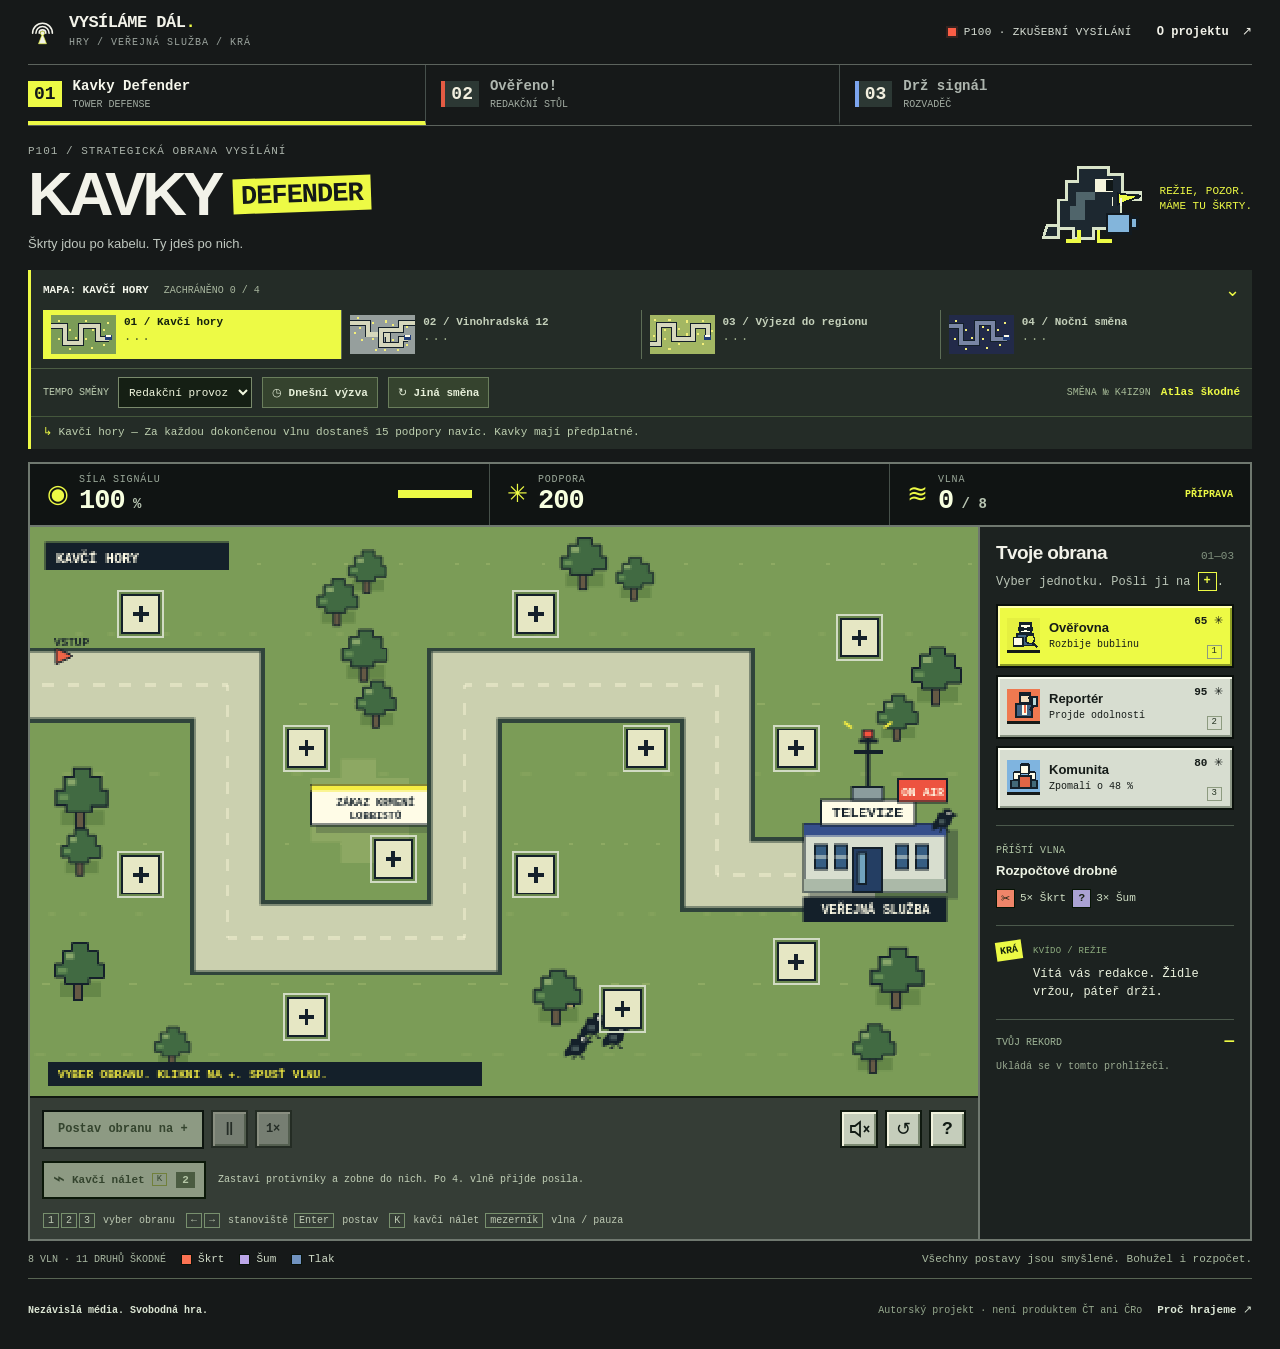
==== commit b012d6b6: "Expand Overeno with newsroom shifts, 80 variants and daily editions" ====
--- a/index.html
+++ b/index.html
@@ -9,7 +9,9 @@
   <link rel="icon" href="icon.svg" type="image/svg+xml">
   <link rel="stylesheet" href="style.css">
   <link rel="stylesheet" href="defender.css">
+  <link rel="stylesheet" href="verify.css">
   <script src="defender.js" defer></script>
+  <script src="verify.js" defer></script>
   <script src="engine.js" defer></script>
   <script src="draw.js" defer></script>
   <script src="app.js" defer></script>
@@ -46,6 +48,15 @@
         <p class="map-rule" id="map-rule"></p>
       </section>
 
+      <section class="verify-setup" id="verify-setup" aria-label="Výběr redakční směny" hidden>
+        <details id="verify-desk-picker" open>
+          <summary><span><strong id="verify-picker-title">ROZPIS SLUŽEB</strong><small id="verify-collection">SPISOVNA 0 / 80</small></span><span class="picker-arrow" aria-hidden="true">⌄</span></summary>
+          <div class="verify-desks" id="verify-desks" role="group" aria-label="Vyber směnu"></div>
+        </details>
+        <div class="verify-shift-controls"><label><input type="checkbox" id="verify-practice"> Bez časovače</label><button class="shift-button" id="verify-daily">◷ Dnešní vydání</button><button class="shift-button" id="verify-new">↻ Jiná směna</button><span class="shift-code" id="verify-code"></span></div>
+        <p class="verify-shift-rule" id="verify-shift-rule"></p>
+      </section>
+
       <div class="game-metrics" aria-label="Stav hry">
         <div class="metric"><span class="metric-icon" id="metric-icon-1" aria-hidden="true">◉</span><span><small id="metric-label-1">SÍLA SIGNÁLU</small><strong id="metric-value-1">100<span> %</span></strong></span><div class="health-track" id="health-track"><i></i></div></div>
         <div class="metric"><span class="metric-icon support-icon" id="metric-icon-2" aria-hidden="true">✳</span><span><small id="metric-label-2">PODPORA</small><strong id="metric-value-2">200</strong></span></div>
@@ -57,7 +68,18 @@
           <div class="board-wrap" id="board-wrap">
             <canvas id="defender-canvas" width="960" height="576" tabindex="0" aria-label="Herní mapa. Klávesy 1–3 vyberou obranu, šipky stanoviště, Enter staví, K přivolá kavčí nálet."></canvas>
             <section id="verify-view" class="verify-view" aria-label="Ověřování zpráv" hidden>
-              <div class="news-card" id="news-card"><div class="news-card-top"><span><span class="live-dot"></span> REDAKČNÍ STŮL</span><span id="story-number">01 / 08</span></div><p class="story-label">ZPRÁVA K VYDÁNÍ</p><h2 id="story-headline"></h2><div class="source-box"><span class="source-symbol" aria-hidden="true">↳</span><div><small>CO ZATÍM VÍME</small><p id="story-source"></p></div></div><div class="verify-feedback" id="verify-feedback" hidden></div><div class="verify-choices" id="verify-choices"><button id="hold-story" class="choice hold"><span aria-hidden="true">↺</span> Ještě ověřit<kbd>F</kbd></button><button id="publish-story" class="choice publish"><span aria-hidden="true">✓</span> Může ven<kbd>J</kbd></button></div><button id="next-story" class="primary-button next-story" hidden>Další zpráva <span aria-hidden="true">→</span></button></div>
+              <div class="verify-desk-strip"><span id="verify-desk-label">RANNÍ SMĚNA</span><span id="verify-chain">SÉRIE 0</span></div>
+              <div class="news-card" id="news-card">
+                <div class="news-card-top"><span id="story-category">PŮVOD ZPRÁVY</span><span id="story-number">01 / 10</span></div>
+                <p class="story-label" id="story-label">ZPRÁVA K VYDÁNÍ</p><h2 id="story-headline"></h2>
+                <div class="source-box"><span class="source-symbol" aria-hidden="true">↳</span><div><small>CO MÁME NA STOLE</small><p id="story-source"></p></div></div>
+                <div class="verify-detail" id="verify-detail" hidden><strong>DOHLEDANÝ DETAIL</strong><p id="verify-detail-text"></p></div>
+                <button class="verify-inspect" id="verify-inspect">☎ Dohledat detail <kbd>D</kbd><span id="verify-inspect-count">3×</span></button>
+                <div class="verify-feedback" id="verify-feedback" role="status" aria-live="polite" hidden></div>
+                <div class="verify-choices" id="verify-choices"><button id="hold-story" class="choice hold"><span aria-hidden="true">↺</span> Ještě ověřit<kbd>F</kbd></button><button id="publish-story" class="choice publish"><span aria-hidden="true">✓</span> Může ven<kbd>J</kbd></button></div>
+                <button id="next-story" class="primary-button next-story" hidden>Další zpráva <span aria-hidden="true">→</span></button>
+              </div>
+              <div class="verify-editor"><span aria-hidden="true">KRÁ</span><p id="verify-quip">Káva je ověřená. Zbytek je na tobě.</p></div>
               <span class="fiction-note">Smyšlené situace. Skutečné redakční návyky.</span>
             </section>
             <section id="signal-view" class="signal-view" aria-label="Propojování signálu" hidden>
@@ -81,9 +103,17 @@
             <div class="wave-preview"><span class="note-label" id="wave-preview-label">PŘÍŠTÍ VLNA</span><strong id="wave-preview-title"></strong><div id="wave-preview-list"></div></div>
             <div class="field-note crow-note"><span class="crow-note-icon" aria-hidden="true">⌁</span><span class="note-label">KVÍDO / REŽIE</span><p id="defender-tip">Začni u zatáček. Rozpočet zatáčky neumí.</p></div>
           </div>
-          <div id="verify-tools" class="tool-panel" hidden><div class="sidebar-heading"><h2>Než to pustíš ven</h2><span>CHECK</span></div><p class="sidebar-intro">Za titulkem je vždycky ještě jeden krok.</p><ol class="editor-rules"><li><span>01</span><div><strong>Najdi původ.</strong><p>Kdo je zdroj a může to vědět?</p></div></li><li><span>02</span><div><strong>Čti kontext.</strong><p>Sedí datum, místo a rozsah tvrzení?</p></div></li><li><span>03</span><div><strong>Přiznej nejistotu.</strong><p>Tip ještě není ověřená zpráva.</p></div></li></ol><div class="field-note"><span class="note-label">PRAVIDLO HRY</span><p>Máš 60 sekund čistého času na osm zpráv. Při vysvětlení se čas zastaví.</p></div></div>
+          <div id="verify-tools" class="tool-panel" hidden>
+            <div class="sidebar-heading"><h2>Redakční nástěnka</h2><span>P200</span></div>
+            <p class="sidebar-intro" id="verify-desk-description"></p>
+            <div class="verify-live-score"><span>BODY ZA SMĚNU<strong id="verify-score">0</strong></span><span>NEJDELŠÍ SÉRIE<strong id="verify-best-chain">0</strong></span></div>
+            <div class="verify-stamps" id="verify-stamps" aria-label="Razítka za redakční směny"></div>
+            <div class="field-note"><span class="note-label">DOHLEDÁVÁNÍ</span><p id="verify-check-rule"></p></div>
+            <ol class="editor-rules"><li><span>01</span><div><strong>Čti i podklady.</strong><p>Stejný titulek může mít různé důkazy.</p></div></li><li><span>02</span><div><strong>Drž rozsah.</strong><p>„V anketě“ není „v celé republice“.</p></div></li><li><span>03</span><div><strong>Pak se nadechni.</strong><p>Při vysvětlení čas stojí. Káva může téct.</p></div></li></ol>
+            <button id="verify-notebook" class="text-button verify-notebook">Spisovna a odznaky ↗</button>
+          </div>
           <div id="signal-tools" class="tool-panel" hidden><div class="sidebar-heading"><h2>Ve spojení</h2><span>FM 03</span></div><p class="sidebar-intro">Otoč dílky a doveď nepřerušený signál ze studia k veřejnosti.</p><div class="signal-legend"><span class="wire-sample connected"></span><div><strong>Živý signál</strong><p>Navazuje na studio.</p></div><span class="wire-sample"></span><div><strong>Čeká na spojení</strong><p>Otoč kliknutím nebo Enterem.</p></div></div><div class="field-note"><span class="note-label">TŘI OKRUHY</span><p>Na každý máš 90 sekund. Začni u studia vlevo a postupuj po zelené lince.</p><button id="signal-restart-round" class="text-button">Znovu tento okruh ↺</button></div></div>
-          <div class="best-score"><span>TVŮJ REKORD</span><strong id="best-score">—</strong><small>Ukládá se v tomto prohlížeči.</small></div>
+          <div class="best-score"><span id="best-score-label">TVŮJ REKORD</span><strong id="best-score">—</strong><small>Ukládá se v tomto prohlížeči.</small></div>
         </aside>
       </div>
 
--- a/verify.css
+++ b/verify.css
@@ -0,0 +1,35 @@
+/* OVĚŘENO / směnová kniha, redakční pošta a mechanická razítka. */
+.verify-setup{margin:0 0 13px;background:#242c27;border-left:3px solid #84b8ed}
+.verify-setup summary{list-style:none;display:flex;align-items:center;justify-content:space-between;gap:12px;padding:9px 12px;cursor:pointer}
+.verify-setup summary::-webkit-details-marker{display:none}.verify-setup summary>span:first-child{display:flex;gap:18px;align-items:baseline;flex-wrap:wrap}
+.verify-setup summary strong{font:700 11px var(--mono);color:#f4f7eb;text-transform:uppercase}.verify-setup summary small{font:10px var(--mono);color:#afc1ad}
+.verify-desks{display:grid;grid-template-columns:repeat(4,minmax(0,1fr));padding:0 12px 10px;gap:6px}
+.verify-desk{position:relative;display:grid;grid-template-columns:29px minmax(0,1fr);align-items:center;gap:3px 9px;text-align:left;padding:9px;background:#293c43;color:#dce7e7;border:1px solid #819795;min-height:69px}
+.verify-desk>i{grid-row:1/3;font:700 25px var(--mono);font-style:normal;color:#84b8ed}.verify-desk strong{font:700 12px/1.2 var(--mono)}.verify-desk small{font:9px/1.4 var(--mono);color:#b2c7c6}.verify-desk .desk-medals{position:absolute;bottom:5px;right:6px;font:10px var(--mono);letter-spacing:1px;color:#edfa45}
+.verify-desk:hover:not(:disabled){background:#40565d}.verify-desk.selected{background:#84b8ed;border-color:#c5e2f8;color:#101e2a}.verify-desk.selected>i,.verify-desk.selected small{color:#18364b}.verify-desk.selected .desk-medals{color:#18364b}.verify-desk:disabled{opacity:.5;cursor:default}.verify-desk.selected:disabled{opacity:1}
+.verify-shift-controls{display:flex;align-items:center;gap:10px;flex-wrap:wrap;padding:8px 12px;border-top:1px solid #536562}
+.verify-shift-controls label{display:flex;align-items:center;gap:7px;font:11px var(--mono);color:#d0ddd2;min-height:31px}.verify-shift-controls input{accent-color:#84b8ed;width:16px;height:16px;margin:0}
+.verify-shift-rule{padding:8px 12px;margin:0;border-top:1px solid #536562;font:11px/1.5 var(--mono);color:#c7d4ca}
+.is-verify .verify-view{display:flex;flex-direction:column;justify-content:flex-start;align-items:center;gap:16px;padding:17px 24px 37px;min-height:560px;height:auto;background-color:#59717a;background-image:repeating-linear-gradient(0deg,#0000 0 23px,#b9d0d212 23px 24px)}
+.verify-desk-strip{display:flex;justify-content:space-between;gap:10px;width:100%;font:700 10px/1.4 var(--mono);color:#e7eeeb;letter-spacing:.5px}
+.is-verify .news-card{width:min(590px,100%);padding:24px 27px;background:#f7f6e8;border-color:#13292d;box-shadow:6px 6px 0 #203c48;position:relative}
+.is-verify .news-card-top{color:#29474e;border-color:#29474e;font-size:10px}.is-verify .story-label{margin-top:17px;color:#557476;font-weight:700}.is-verify .news-card h2{font-size:30px;line-height:1.15;margin-bottom:19px;text-wrap:pretty}
+.is-verify .source-box{background:#e3e8df;border-left:3px solid #6a8888;padding:12px;gap:9px}.is-verify .source-box small{color:#38585a}.is-verify .source-box p{font-size:13px;line-height:1.65;color:#263e3c}
+.verify-inspect{display:flex;align-items:center;gap:7px;width:100%;background:none;color:#2a525d;border:0;border-bottom:1px dashed #859998;padding:11px 1px;font:700 11px/1.4 var(--mono);text-align:left;min-height:41px}.verify-inspect>span{margin-left:auto;font-size:10px}.verify-inspect:hover:not(:disabled){color:#0a1924;background:#e1e9df}.verify-inspect:disabled{color:#73817a;cursor:default}
+.verify-detail{border:1px dashed #5a8490;background:#e1edf1;padding:11px 13px;margin-top:12px;font:12px/1.6 var(--mono);color:#284854}.verify-detail>strong{font-size:9px;letter-spacing:.5px}.verify-detail p{margin:5px 0 0}
+.is-verify .verify-feedback{border:2px solid #476b37;border-left-width:6px;position:relative}.is-verify .verify-feedback.wrong{border-color:#a64d2d}.verify-verdict{display:flex!important;align-items:baseline;justify-content:space-between;gap:10px;font-size:13px}.verify-verdict>span{font-size:11px;white-space:nowrap}.verify-feedback .feedback-action{display:block;margin:7px 0 0;font-size:10px;font-weight:700}
+.is-verify .verify-choices{margin-top:14px}.is-verify .choice{font-size:12px;min-height:48px}.verify-editor{display:flex;align-items:flex-start;gap:10px;width:min(590px,100%);padding:0 6px;color:#f2f6e9}.verify-editor>span{flex:none;font:700 10px var(--mono);padding:5px 4px;background:#edfa45;color:#142419;transform:rotate(-6deg)}.verify-editor p{font:12px/1.6 var(--mono);margin:1px 0}
+.is-verify .fiction-note{font-size:9px;bottom:10px;color:#dbe6de}
+.verify-live-score{display:flex;gap:12px;border-top:1px solid #63776e;border-bottom:1px solid #63776e;padding:11px 0;margin:15px 0;font:9px/1.5 var(--mono);color:#b3c7b8}.verify-live-score>span{flex:1}.verify-live-score strong{display:block;font:700 23px/1.1 var(--mono);color:#edfa45;margin-top:5px}
+.verify-stamps{display:grid;grid-template-columns:repeat(2,minmax(0,1fr));gap:8px}.verify-stamp{padding:8px 4px;border:2px solid #667a6e;outline:1px solid #667a6e;outline-offset:-5px;text-align:center;font:9px/1.3 var(--mono);color:#92a89a;min-height:58px}.verify-stamp.earned{border-color:#84b8ed;color:#c1e0f6;transform:rotate(-2deg)}.verify-stamp:nth-child(even).earned{transform:rotate(2deg)}.verify-stamp b{display:block;letter-spacing:3px;font-size:15px;margin-top:4px}
+.is-verify .editor-rules{margin:14px 0}.is-verify .editor-rules li{padding:11px 0;gap:9px}.is-verify .editor-rules strong{font-size:12px}.is-verify .editor-rules p{font-size:10px}.verify-notebook{color:#84b8ed!important;font-size:11px!important;padding:4px 0}
+.is-verify .board-wrap:has(.board-overlay:not([hidden])) .verify-view{display:none}
+.is-verify .board-overlay:not([hidden]){position:relative;min-height:520px;padding:30px 24px;background:#435e68}
+.is-verify .overlay-card{width:min(500px,100%);max-width:500px}.verify-result-title{font-size:27px!important}.verify-welcome-spec{display:flex;justify-content:center;gap:8px;flex-wrap:wrap;font:700 10px var(--mono);margin:18px 0}.verify-welcome-spec span{background:#d6e4da;padding:6px 8px;color:#2c4a48}
+.verify-result-stamp{display:inline-block;border:3px double #284f5c;padding:7px 11px;color:#284f5c;transform:rotate(-5deg);font:700 15px var(--mono);margin:5px 0;letter-spacing:3px}.verify-result-actions{display:flex;flex-wrap:wrap;gap:7px;justify-content:center;margin-top:10px}.verify-result-actions .text-button{margin:0!important;padding:5px!important;color:#2e5260}
+.verify-result-badges{display:flex;justify-content:center;gap:6px;flex-wrap:wrap;margin:12px 0}.verify-result-badges span{font:9px var(--mono);padding:5px;border:1px solid #829590;color:#325148}
+.verify-review-item{padding:15px 0;border-top:1px solid #647c6a}.verify-review-item h3{font:700 16px/1.4 Georgia,serif;margin:5px 0;color:#f2f5e8}.verify-review-item>small{font:10px/1.5 var(--mono);color:#edfa45}.verify-review-item p{margin:6px 0!important;font-size:12px!important}.verify-review-item .review-source{color:#a8c2b6!important}.verify-review-item .review-right{color:#c4e4a6!important}.verify-review-item .review-wrong{color:#ffae8c!important}
+.verify-badge-grid{display:grid;grid-template-columns:repeat(2,minmax(0,1fr));gap:10px;margin:20px 0}.verify-badge{border:1px dashed #637a69;padding:13px;color:#b7c9b8}.verify-badge.earned{border:2px solid #84b8ed;background:#213c3f;color:#e6f3ec}.verify-badge strong{font:700 12px/1.4 var(--mono);display:block}.verify-badge p{font-size:11px!important;margin:6px 0 0!important}.verify-notebook-stats{font:700 14px/1.7 var(--mono);color:#edfa45}
+@media(max-width:1100px){.verify-desks{gap:4px}.verify-desk{padding:8px 7px;gap:4px;grid-template-columns:24px 1fr}.verify-desk strong{font-size:11px}.verify-desk>i{font-size:21px}.is-verify .news-card{padding:21px}.is-verify .news-card h2{font-size:28px}}
+@media(max-width:850px){.is-verify .verify-view{min-height:520px}.is-verify .verify-feedback{font-size:12px}.verify-stamps{grid-template-columns:repeat(4,minmax(0,1fr))}.verify-live-score{max-width:400px}.is-verify .editor-rules li{flex-direction:row}.is-verify .board-overlay:not([hidden]){min-height:480px}}
+@media(max-width:540px){.verify-setup summary{padding:9px 10px}.verify-setup summary>span:first-child{gap:7px}.verify-setup summary strong{font-size:10px}.verify-setup summary small{font-size:9px}.verify-desks{grid-template-columns:repeat(2,minmax(0,1fr));padding:0 8px 9px;gap:5px}.verify-desk{min-height:67px;padding:8px;gap:5px;grid-template-columns:23px 1fr}.verify-desk strong{font-size:11px}.verify-desk small{font-size:9px;padding-bottom:5px}.verify-desk .desk-medals{bottom:4px;font-size:9px}.verify-shift-controls{padding:8px;gap:7px}.verify-shift-controls label{font-size:10px}.verify-shift-controls .shift-button{font-size:10px;padding:7px;min-height:35px}.verify-shift-controls .shift-code{width:100%;margin:0;font-size:9px}.verify-shift-rule{font-size:10px;padding:8px}.is-verify .verify-view{padding:13px 12px 33px;gap:14px;min-height:550px}.verify-desk-strip{font-size:9px}.is-verify .news-card{padding:18px 16px;box-shadow:4px 4px #203c48}.is-verify .news-card h2{font-size:26px;line-height:1.17;margin-bottom:16px}.is-verify .news-card-top{font-size:9px;gap:5px}.is-verify .source-box{padding:10px;gap:6px}.is-verify .source-symbol{display:none}.is-verify .source-box p{font-size:12px;line-height:1.65}.is-verify .source-box small{font-size:9px}.verify-inspect{font-size:10px;min-height:44px}.verify-inspect kbd{display:none}.verify-detail{font-size:11px;padding:10px}.is-verify .choice{font-size:10px;gap:5px;min-height:47px;padding:10px 6px}.is-verify .verify-feedback{font-size:12px;padding:10px}.verify-verdict{font-size:12px;flex-wrap:wrap}.verify-editor{padding:0 3px;gap:8px}.verify-editor p{font-size:11px}.is-verify .board-overlay:not([hidden]){padding:25px 14px;min-height:520px}.is-verify .overlay-card{padding:22px 16px}.is-verify .overlay-card p{font-size:12px}.verify-welcome-spec{font-size:9px;gap:5px}.verify-welcome-spec span{padding:6px}.verify-stamps{gap:7px}.verify-stamp{font-size:8px;padding:8px 2px;min-height:54px}.verify-stamp b{font-size:12px;letter-spacing:1px}.is-verify .editor-rules{display:block}.is-verify .editor-rules li{gap:10px;padding:10px 0}.is-verify .editor-rules p{font-size:11px}.verify-badge-grid{grid-template-columns:1fr}.verify-review-item h3{font-size:17px}.is-verify .keyboard-hint span:nth-child(2){display:inline}.is-verify .control-bar .primary-button{font-size:10px;padding:9px 8px}}
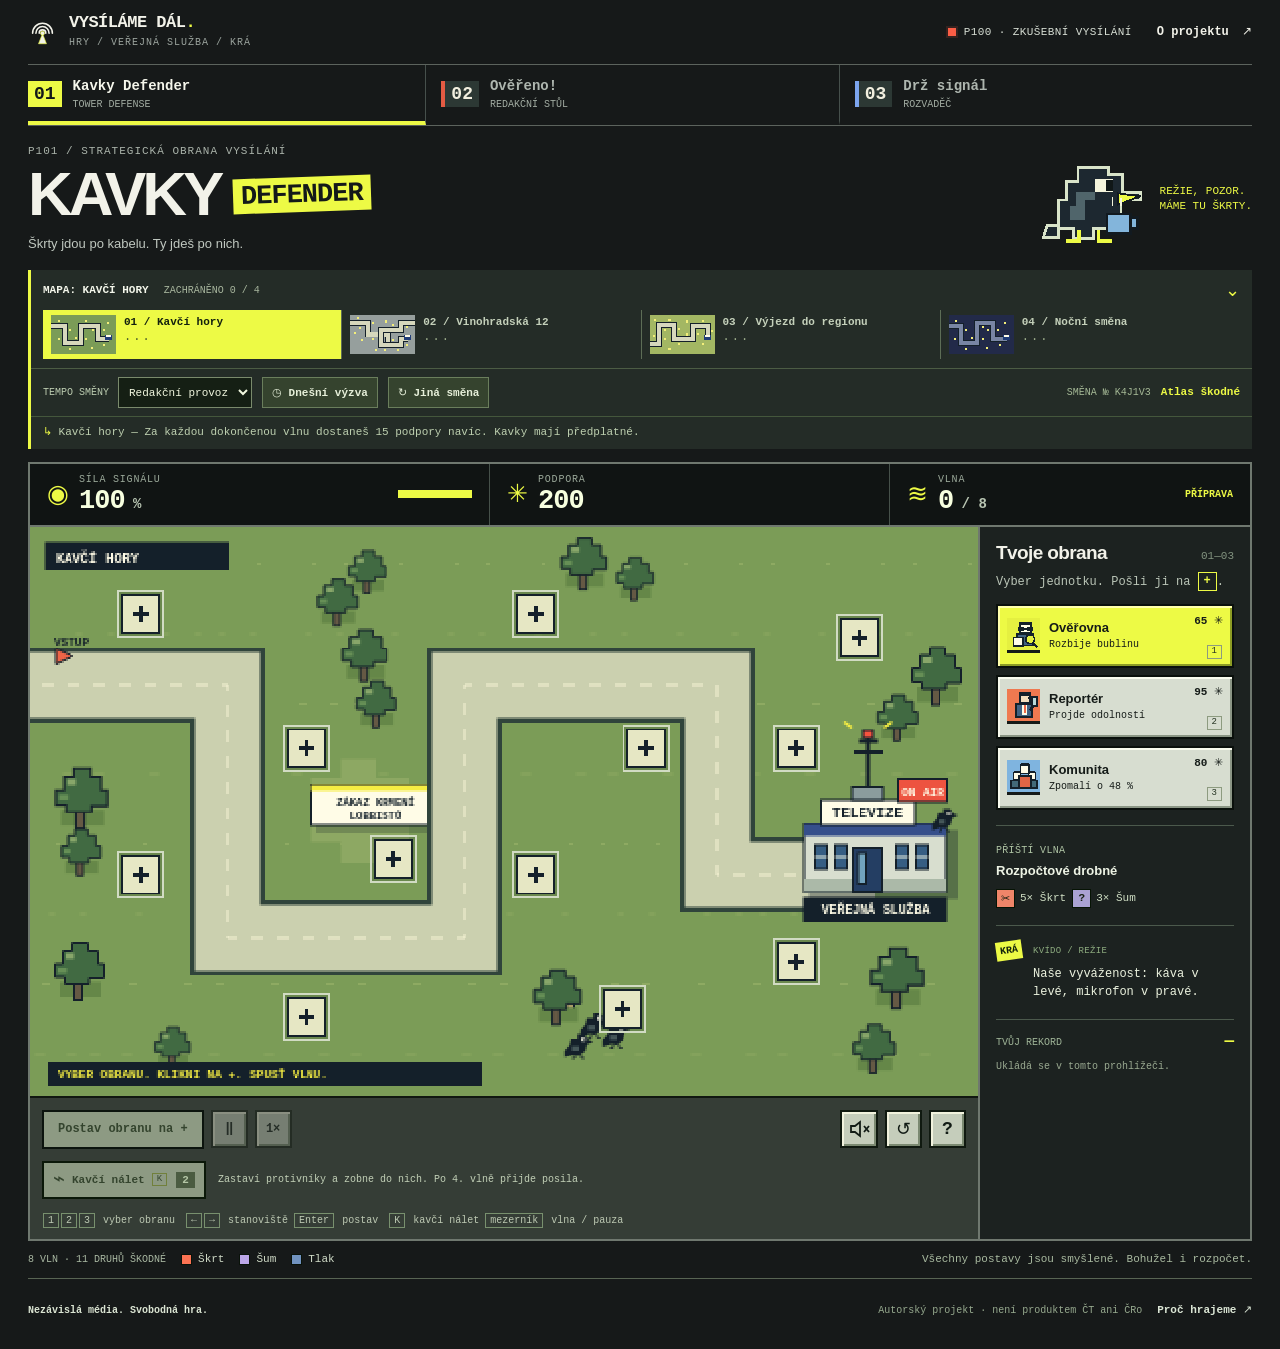
==== commit 96e02dfe: "Expand Drz signal with generated networks and 24 technical jobs" ====
--- a/index.html
+++ b/index.html
@@ -10,8 +10,10 @@
   <link rel="stylesheet" href="style.css">
   <link rel="stylesheet" href="defender.css">
   <link rel="stylesheet" href="verify.css">
+  <link rel="stylesheet" href="signal.css">
   <script src="defender.js" defer></script>
   <script src="verify.js" defer></script>
+  <script src="signal.js" defer></script>
   <script src="engine.js" defer></script>
   <script src="draw.js" defer></script>
   <script src="app.js" defer></script>
@@ -57,6 +59,12 @@
         <p class="verify-shift-rule" id="verify-shift-rule"></p>
       </section>
 
+      <section class="signal-setup" id="signal-setup" aria-label="Výběr technické zakázky" hidden>
+        <details id="signal-area-picker" open><summary><span><strong id="signal-picker-title">OBLAST PŘENOSU</strong><small id="signal-progress">ZAPOJENO 0 / 24</small></span><span class="picker-arrow" aria-hidden="true">⌄</span></summary><div id="signal-areas" class="signal-areas" role="group" aria-label="Vyber oblast přenosu"></div><div class="signal-jobs" id="signal-jobs" role="group" aria-label="Vyber zakázku"></div></details>
+        <div class="signal-shift-controls"><label><input type="checkbox" id="signal-practice"> Bez časovače</label><button id="signal-random" class="shift-button">↻ Jiný rozvod · 3 okruhy</button><button id="signal-daily" class="shift-button">◷ Dnešní přenos</button><span id="signal-code" class="shift-code"></span></div>
+        <p class="signal-job-rule" id="signal-job-rule"></p>
+      </section>
+
       <div class="game-metrics" aria-label="Stav hry">
         <div class="metric"><span class="metric-icon" id="metric-icon-1" aria-hidden="true">◉</span><span><small id="metric-label-1">SÍLA SIGNÁLU</small><strong id="metric-value-1">100<span> %</span></strong></span><div class="health-track" id="health-track"><i></i></div></div>
         <div class="metric"><span class="metric-icon support-icon" id="metric-icon-2" aria-hidden="true">✳</span><span><small id="metric-label-2">PODPORA</small><strong id="metric-value-2">200</strong></span></div>
@@ -83,14 +91,18 @@
               <span class="fiction-note">Smyšlené situace. Skutečné redakční návyky.</span>
             </section>
             <section id="signal-view" class="signal-view" aria-label="Propojování signálu" hidden>
-              <div class="signal-map-label"><span>STUDIO → POSLUCHAČI</span><span id="circuit-number">OKRUH 01</span></div>
-              <div class="signal-puzzle"><div class="signal-end source-end" id="signal-source"><span aria-hidden="true">◉</span><small>STUDIO</small></div><div class="pipe-grid" id="pipe-grid" role="group" aria-label="Otáčej dílky a vytvoř souvislou cestu signálu"></div><div class="signal-end target-end" id="signal-target"><span aria-hidden="true">⌂</span><small>VEŘEJNOST</small></div></div>
-              <p class="signal-tip">Každým otočením o kousek blíž.</p>
+              <div class="signal-map-label"><span id="signal-board-area">OBECNÍ ROZHLAS</span><span id="circuit-number">OKRUH 01</span></div>
+              <h2 class="signal-job-title" id="signal-job-title">Slepice ve vysílání</h2>
+              <div class="signal-puzzle"><div class="signal-input-column"><div class="signal-end source-end" id="signal-source" role="img"><span aria-hidden="true">◉</span><small>STUDIO</small></div></div><div class="pipe-grid" id="pipe-grid" role="group" aria-label="Otáčej dílky a vytvoř souvislou cestu signálu"></div><div class="signal-output-list" id="signal-targets" aria-label="Přijímače"></div></div>
+              <div class="signal-board-status" id="signal-board-status" aria-live="polite"></div>
+              <div class="signal-inline-hint" id="signal-inline-hint" role="status" hidden></div>
+              <div class="signal-editor"><b aria-hidden="true">KRÁ</b><p id="signal-quip"></p></div>
             </section>
             <div class="board-overlay" id="board-overlay"></div>
           </div>
           <div class="control-bar"><div class="main-controls"><button id="wave-button" class="primary-button"><span aria-hidden="true">▶</span> Spustit vlnu</button><button id="pause-button" class="icon-button" aria-label="Pozastavit hru" title="Pauza (mezerník)">Ⅱ</button><button id="speed-button" class="speed-button" aria-label="Rychlost hry: normální">1×</button></div><div class="secondary-controls"><button id="sound-button" class="icon-button" aria-label="Zapnout zvuk" aria-pressed="false" title="Zapnout zvuk"><svg viewBox="0 0 24 24" aria-hidden="true"><path d="M4 9h4l5-4v14l-5-4H4Z" fill="none" stroke="currentColor" stroke-width="1.8"/><path d="m17 9 5 6m0-6-5 6" stroke="currentColor" stroke-width="1.8"/></svg></button><button id="reset-button" class="icon-button" aria-label="Nová hra" title="Nová hra">↺</button><button id="help-button" class="icon-button" aria-label="Jak hrát" title="Jak hrát">?</button></div></div>
           <div class="defender-action-bar" id="defender-action-bar"><button class="flock-button" id="flock-button"><span aria-hidden="true">⌁</span> Kavčí nálet <kbd>K</kbd><b id="flock-count">2</b></button><span id="flock-hint">Zastaví protivníky na 2 sekundy. Zobáky bez portfeje.</span></div>
+          <div class="signal-action-bar" id="signal-action-bar" hidden><button class="shift-button" id="signal-direction">↻ Otáčet doprava</button><button class="shift-button" id="signal-undo">↶ Zpět <kbd>Z</kbd></button><button class="shift-button" id="signal-hint">⌕ Zavolat Kvída <kbd>H</kbd><span id="signal-hint-count">2</span></button></div>
           <p class="keyboard-hint" id="keyboard-hint"><span><kbd>1</kbd><kbd>2</kbd><kbd>3</kbd> vyber obranu</span><span><kbd>←</kbd><kbd>→</kbd> stanoviště <kbd>Enter</kbd> postav</span><span><kbd>mezerník</kbd> další vlna / pauza</span></p>
         </div>
 
@@ -112,7 +124,15 @@
             <ol class="editor-rules"><li><span>01</span><div><strong>Čti i podklady.</strong><p>Stejný titulek může mít různé důkazy.</p></div></li><li><span>02</span><div><strong>Drž rozsah.</strong><p>„V anketě“ není „v celé republice“.</p></div></li><li><span>03</span><div><strong>Pak se nadechni.</strong><p>Při vysvětlení čas stojí. Káva může téct.</p></div></li></ol>
             <button id="verify-notebook" class="text-button verify-notebook">Spisovna a odznaky ↗</button>
           </div>
-          <div id="signal-tools" class="tool-panel" hidden><div class="sidebar-heading"><h2>Ve spojení</h2><span>FM 03</span></div><p class="sidebar-intro">Otoč dílky a doveď nepřerušený signál ze studia k veřejnosti.</p><div class="signal-legend"><span class="wire-sample connected"></span><div><strong>Živý signál</strong><p>Navazuje na studio.</p></div><span class="wire-sample"></span><div><strong>Čeká na spojení</strong><p>Otoč kliknutím nebo Enterem.</p></div></div><div class="field-note"><span class="note-label">TŘI OKRUHY</span><p>Na každý máš 90 sekund. Začni u studia vlevo a postupuj po zelené lince.</p><button id="signal-restart-round" class="text-button">Znovu tento okruh ↺</button></div></div>
+          <div id="signal-tools" class="tool-panel" hidden>
+            <div class="sidebar-heading"><h2>Technický protokol</h2><span>P300</span></div><p class="sidebar-intro" id="signal-brief"></p>
+            <div class="signal-target-status" id="signal-target-status"></div>
+            <div class="signal-score-line"><span>BODY<strong id="signal-score">0</strong></span><span>VZOROVÉ ZAPOJENÍ<strong id="signal-baseline">0 tahů</strong></span></div>
+            <p class="signal-benchmark-note">Počet tahů pro jednu známou cestu. Lepší řešení může existovat.</p>
+            <div class="signal-key"><p><i class="key-live"></i><span><b>Živý signál</b> vede ze studia.</span></p><p><i class="key-relay">R</i><span><b>Přepojovač</b> musí být také připojený.</span></p><p><i class="key-lock">▣</i><span><b>Pevný spoj</b> je správně natočený.</span></p><p><i class="key-wall">×</i><span><b>Skříň</b> se obejde. Nepřemístí.</span></p></div>
+            <div class="field-note"><span class="note-label">SERVISNÍ ZÁSAH</span><p id="signal-assist-rule"></p><button id="signal-restart-round" class="text-button">Znovu tento okruh ↺</button></div>
+            <button id="signal-logbook" class="text-button signal-logbook">Provozní knížka a odznaky ↗</button>
+          </div>
           <div class="best-score"><span id="best-score-label">TVŮJ REKORD</span><strong id="best-score">—</strong><small>Ukládá se v tomto prohlížeči.</small></div>
         </aside>
       </div>
--- a/signal.css
+++ b/signal.css
@@ -0,0 +1,22 @@
+/* DRŽ SIGNÁL / technická knížka a starý studiový rozvaděč. */
+.signal-setup{margin:0 0 13px;background:#242936;border-left:3px solid #b5a5e4}
+.signal-setup summary{list-style:none;display:flex;align-items:center;justify-content:space-between;gap:12px;padding:9px 12px;cursor:pointer}.signal-setup summary::-webkit-details-marker{display:none}.signal-setup summary>span:first-child{display:flex;gap:17px;align-items:baseline;flex-wrap:wrap}.signal-setup summary strong{font:700 11px var(--mono);text-transform:uppercase;color:#f2f2e9}.signal-setup summary small{font:10px var(--mono);color:#b9bdd0}
+.signal-areas{display:grid;grid-template-columns:repeat(4,minmax(0,1fr));gap:5px;padding:0 12px 10px}.signal-area{display:grid;grid-template-columns:31px 1fr;gap:3px 8px;align-items:center;min-height:65px;padding:9px;text-align:left;border:1px solid #737d99;background:#28354a;color:#dce7ef}.signal-area>i{grid-row:1/3;font:700 26px var(--mono);font-style:normal;color:var(--area-color)}.signal-area strong{font:700 12px/1.3 var(--mono)}.signal-area small{font:10px/1.4 var(--mono);color:#afbed1}.signal-area:hover:not(:disabled){background:#3d4b64}.signal-area.selected{background:#b5a5e4;color:#171a2b}.signal-area.selected>i,.signal-area.selected small{color:#31394d}.signal-area:disabled{opacity:.5;cursor:default}.signal-area.selected:disabled{opacity:1}
+.signal-jobs{display:grid;grid-template-columns:repeat(6,minmax(0,1fr));padding:0 12px 11px;gap:5px}.signal-job{display:grid;grid-template-columns:19px 1fr;gap:2px 5px;text-align:left;padding:7px;border:1px solid #66708a;background:#1a2434;color:#c9d6e7;min-height:57px}.signal-job>b{grid-row:1/3;font:700 12px var(--mono);color:#edfa45}.signal-job>span{font:10px/1.3 var(--mono)}.signal-job>small{font:10px var(--mono);letter-spacing:2px;color:#a5afd2}.signal-job.selected{border-color:#edfa45;background:#3d4450}.signal-job:disabled{cursor:default;opacity:.55}.signal-job.selected:disabled{opacity:1}.signal-job:hover:not(:disabled){background:#405065}
+.signal-shift-controls{display:flex;gap:9px;align-items:center;flex-wrap:wrap;border-top:1px solid #58667b;padding:8px 12px}.signal-shift-controls>label{display:flex;gap:7px;align-items:center;font:11px var(--mono);color:#d3dddf;min-height:32px}.signal-shift-controls input{width:16px;height:16px;margin:0;accent-color:#b5a5e4}.signal-job-rule{font:11px/1.5 var(--mono);color:#c8d2e2;margin:0;padding:8px 12px;border-top:1px solid #58667b}
+.is-signal .signal-view{min-height:540px;height:auto;justify-content:flex-start;padding:17px 22px 20px;gap:13px;background-color:#202f46;background-image:linear-gradient(90deg,#7a99b410 1px,#0000 1px),linear-gradient(#7a99b410 1px,#0000 1px);background-size:20px 20px}
+.is-signal .signal-map-label{position:static;width:100%;font:700 10px/1.4 var(--mono);color:#c3d4e6;gap:10px}.signal-job-title{font:900 25px/1.15 'Arial Black',Arial,sans-serif;color:#edf5e5;margin:2px 0 0;text-transform:uppercase;letter-spacing:-.7px;text-align:center}
+.is-signal .signal-puzzle{grid-template-columns:34px minmax(0,420px) 34px;gap:10px;max-width:508px;margin:0;flex:none}.signal-input-column,.signal-output-list{position:relative;height:100%;min-width:0}.is-signal .signal-end{position:absolute;height:auto;gap:4px;width:100%;top:0}.is-signal .signal-end>span{width:33px;height:33px;font:700 20px var(--mono)}.is-signal .signal-end small{font:8px var(--mono);color:#d5e3f0}.is-signal .signal-end:after{width:11px;top:15px}.is-signal .source-end:after{right:-11px}.is-signal .target-end:after{left:-11px}.is-signal .target-end.reached:after{background:#edfa45}
+.is-signal .pipe-grid{gap:4px;grid-template-columns:repeat(4,minmax(0,1fr));border:4px solid #0a1828;outline:1px solid #7898b1;background:#0a1828;box-shadow:5px 5px #0b1623}.is-signal .pipe-tile{min-width:0;touch-action:manipulation;border:1px solid #142a3d;box-shadow:inset 2px 2px #839aaf,inset -2px -2px #2d445a;background:#4f697e;overflow:visible;isolation:isolate}.is-signal .pipe-tile:hover:not(:disabled){outline:2px solid #fffbd5;outline-offset:0}.is-signal .pipe-tile:focus-visible{outline:3px solid #fff3b2;outline-offset:0;z-index:2}.is-signal .pipe-tile:disabled{opacity:1;cursor:default}.is-signal .pipe-tile.connected{background:#a7c45d;box-shadow:inset 2px 2px #dfefa5,inset -2px -2px #718b39}.is-signal .pipe-shadow{stroke-width:25;stroke:#172d40}.is-signal .pipe-line{stroke:#c7d4df;stroke-width:11}.is-signal .connected .pipe-shadow{stroke:#304b25}.is-signal .connected .pipe-line{stroke:#f0ff9e}.is-signal .connected .pipe-center{fill:#f0ff9e}
+.pipe-coordinate{position:absolute;top:3px;left:4px;z-index:1;font:700 8px/1 var(--mono);color:#132a3e;pointer-events:none}.pipe-fixed{position:absolute;top:2px;right:2px;z-index:1;background:#10263a;color:#d2e6f3;font:11px/1 var(--mono);padding:1px;pointer-events:none}.pipe-relay{position:absolute;left:3px;bottom:3px;z-index:1;background:#edfa45;color:#142d24;font:700 9px/1 var(--mono);padding:2px;pointer-events:none}.is-signal .pipe-tile.relay{outline:2px solid #edfa45;outline-offset:-3px}.is-signal .pipe-tile.locked{border-color:#b3cde0}.is-signal .pipe-tile.hinted{outline:3px dashed #ffb178;outline-offset:1px;z-index:3}
+.is-signal .pipe-tile.wall{background:repeating-linear-gradient(135deg,#433e41 0 7px,#373039 7px 14px);box-shadow:inset 2px 2px #766770,inset -2px -2px #201e27;border-color:#221c2b}.pipe-cabinet{position:absolute;inset:17%;border:2px solid #c1a08b;background:#493c3f;display:grid;place-content:center;color:#dfb898;font:700 25px var(--mono)}.pipe-cabinet:before{content:'';position:absolute;left:3px;top:3px;width:40%;height:2px;background:#b1927d}.wall .pipe-coordinate{color:#ddbfad}
+.signal-board-status{font:11px/1.5 var(--mono);color:#d2e4ef;display:flex;justify-content:center;gap:12px;flex-wrap:wrap;margin:0;min-height:20px}.signal-board-status .all-live{color:#edfa45}.signal-editor{display:flex;align-items:flex-start;gap:10px;max-width:510px;width:100%;padding-top:9px;border-top:1px solid #60758e;color:#d8e5ed}.signal-editor b{flex:none;background:#edfa45;color:#122217;font:700 10px var(--mono);padding:5px 4px;transform:rotate(-6deg)}.signal-editor p{font:12px/1.6 var(--mono);margin:0}.signal-inline-hint{font:12px/1.6 var(--mono);background:#f4c291;color:#28322d;padding:10px 13px;border:2px solid #142536;width:min(510px,100%)}
+.signal-action-bar{display:flex;gap:8px;align-items:center;flex-wrap:wrap;padding:0 12px 10px;background:#353d36}.signal-action-bar button{font-size:11px;min-height:37px}.signal-action-bar button:disabled{opacity:.5;cursor:default}.signal-action-bar #signal-hint{margin-left:auto}.signal-action-bar #signal-hint-count{background:#192818;color:#edfa45;padding:2px 5px;margin-left:5px;font-weight:700}
+.signal-target-status{display:grid;gap:6px;padding:13px 0;border-top:1px solid #526f77;border-bottom:1px solid #526f77}.signal-receiver{display:flex;align-items:center;gap:8px;font:11px/1.4 var(--mono);color:#c8d5e2}.signal-receiver>b{display:grid;place-content:center;width:25px;height:23px;background:#38526a;border:1px solid #7794ab;color:#dceaf3;font:700 10px var(--mono)}.signal-receiver.online>b{background:#edfa45;color:#162917;border-color:#edfa45}.signal-receiver>small{font:9px var(--mono);margin-left:auto;color:#9eabbf}.signal-receiver.online>small{color:#edfa45}
+.signal-score-line{display:flex;gap:12px;font:9px/1.4 var(--mono);color:#b7c6d8;padding:13px 0 6px}.signal-score-line>span{flex:1}.signal-score-line strong{display:block;font:700 22px/1.1 var(--mono);color:#edfa45;margin-top:4px}.signal-score-line>span:nth-child(2) strong{font-size:17px;color:#c0d2ed}.signal-benchmark-note{font:10px/1.5 var(--mono);color:#9fb2c6;margin:1px 0 15px}
+.signal-key{border-top:1px solid #526f77;padding-top:9px}.signal-key p{display:flex;align-items:center;gap:9px;margin:8px 0;color:#b7c8d4;font:10px/1.5 var(--mono)}.signal-key b{color:#e7ede1}.signal-key i{display:grid;place-content:center;flex:none;width:22px;height:22px;border:1px solid #829ba7;font:700 11px var(--mono);font-style:normal}.key-live{background:#b9d05d;box-shadow:inset 0 8px #496239,inset 0 -8px #496239}.key-relay{background:#edfa45;color:#102d1f}.key-lock{background:#27445c;color:#d5e7f2}.key-wall{background:#483b3f;color:#e1b792}.signal-logbook{font-size:11px!important;color:#b5a5e4!important;padding:15px 0 0}
+.is-signal .board-wrap:has(.board-overlay:not([hidden])) .signal-view{display:none}.is-signal .board-overlay:not([hidden]){position:relative;min-height:540px;padding:30px 24px;background:#2d3f56}.is-signal .overlay-card{width:min(500px,100%);max-width:500px}.signal-specs{display:flex;justify-content:center;gap:6px;flex-wrap:wrap;margin:16px 0;font:700 10px var(--mono)}.signal-specs span{padding:6px 9px;background:#d9dfe2;color:#263b4f}.signal-result-stars{font:700 30px var(--mono);letter-spacing:5px;color:#314b68;margin:13px 0}.signal-result-actions{display:flex;gap:7px;justify-content:center;flex-wrap:wrap;margin-top:12px}.signal-result-actions .text-button{margin:0!important;color:#29435b;padding:4px}.signal-result-summary{font:11px/1.6 var(--mono);color:#354e61;margin:12px 0}.signal-result-badges{display:flex;justify-content:center;gap:5px;flex-wrap:wrap;margin-bottom:13px}.signal-result-badges span{font:9px var(--mono);padding:5px;border:1px solid #829698;color:#2e4b59}
+.signal-badge-grid{display:grid;grid-template-columns:repeat(2,minmax(0,1fr));gap:10px;margin:20px 0}.signal-badge{border:1px dashed #647386;padding:13px}.signal-badge.earned{border:2px solid #b5a5e4;background:#283547}.signal-badge strong{font:700 12px/1.4 var(--mono);color:#dfebef}.signal-badge p{font-size:11px!important;margin:6px 0 0!important}.signal-log-stats{font:700 14px/1.7 var(--mono);color:#edfa45}.signal-solution{display:grid;gap:3px;background:#13283c;padding:6px;margin:20px auto;max-width:400px}.signal-solution>div{position:relative;aspect-ratio:1;background:#4b6177}.signal-solution>div.required{background:#a5c35c}.signal-solution>div svg{width:100%;height:100%;display:block}.signal-solution .required .pipe-shadow{stroke:#294829}.signal-solution .required .pipe-line{stroke:#effca7}.signal-solution .wall{background:#59484b}.signal-log-table{width:100%;border-collapse:collapse;font:11px/1.5 var(--mono);color:#d1dfeb}.signal-log-table th,.signal-log-table td{padding:8px 6px;border-bottom:1px solid #647386;text-align:left}.signal-log-table th{color:#edfa45}
+@media(max-width:1100px){.signal-area{padding:8px 7px;grid-template-columns:25px 1fr;gap:3px 5px}.signal-area strong{font-size:11px}.signal-area>i{font-size:23px}.signal-job{padding:6px;grid-template-columns:15px 1fr;gap:3px}.signal-job>span{font-size:9px}.is-signal .signal-puzzle{grid-template-columns:29px minmax(0,380px) 29px;gap:8px;max-width:454px}.is-signal .signal-end>span{width:28px;height:28px;font-size:18px}.is-signal .signal-end:after{top:13px;width:9px}.is-signal .source-end:after{right:-9px}.is-signal .target-end:after{left:-9px}.signal-job-title{font-size:23px}.signal-action-bar{gap:6px}.signal-action-bar button{font-size:10px;padding:7px}}
+@media(max-width:850px){.signal-key{display:grid;grid-template-columns:repeat(2,minmax(0,1fr));gap:0 12px}.signal-target-status{grid-template-columns:repeat(2,minmax(0,1fr))}.signal-score-line{max-width:400px}.is-signal .signal-view{min-height:560px}}
+@media(max-width:540px){.signal-setup summary{padding:9px 10px}.signal-setup summary>span:first-child{gap:7px}.signal-setup summary strong{font-size:10px}.signal-setup summary small{font-size:9px}.signal-areas{grid-template-columns:repeat(2,minmax(0,1fr));padding:0 8px 9px}.signal-area{padding:8px;min-height:63px}.signal-area small{font-size:9px}.signal-jobs{grid-template-columns:repeat(3,minmax(0,1fr));padding:0 8px 10px}.signal-job{min-height:60px;padding:7px;gap:3px 5px}.signal-job>span{font-size:10px}.signal-shift-controls{padding:8px;gap:7px}.signal-shift-controls label{font-size:10px}.signal-shift-controls button{font-size:10px;min-height:35px;padding:7px}.signal-shift-controls .shift-code{margin:0;width:100%;font-size:9px}.signal-job-rule{font-size:10px;padding:8px}.is-signal .signal-view{min-height:470px;padding:14px 10px 17px;gap:14px}.is-signal .signal-map-label{font-size:9px}.signal-job-title{font-size:22px;letter-spacing:-.7px}.is-signal .signal-puzzle{grid-template-columns:22px minmax(0,1fr) 22px;gap:5px;max-width:100%}.is-signal .pipe-grid{gap:3px;border-width:2px;box-shadow:3px 3px #0b1623}.is-signal .signal-end>span{width:22px;height:25px;font-size:16px}.is-signal .signal-end small{font-size:7px}.is-signal .signal-end:after{top:12px;width:6px}.is-signal .source-end:after{right:-6px}.is-signal .target-end:after{left:-6px}.pipe-coordinate{top:2px;left:3px;font-size:7px}.pipe-fixed{font-size:9px;top:1px;right:1px}.pipe-relay{font-size:8px;padding:1px;left:2px;bottom:2px}.pipe-cabinet{border-width:1px;font-size:19px}.signal-board-status{font-size:10px;gap:9px}.signal-editor{gap:8px;padding-top:10px}.signal-editor p{font-size:11px}.signal-inline-hint{font-size:11px;padding:10px}.signal-action-bar{padding:0 8px 10px;gap:5px}.signal-action-bar button{font-size:10px;min-height:41px;padding:7px}.signal-action-bar button kbd{display:none}.signal-action-bar #signal-hint{margin-left:0;flex:1}.signal-action-bar #signal-hint-count{margin-left:3px}.signal-key{gap:0 9px}.signal-key p{font-size:10px;align-items:flex-start}.signal-target-status{grid-template-columns:1fr}.signal-receiver{font-size:11px}.is-signal .board-overlay:not([hidden]){padding:25px 14px;min-height:480px}.is-signal .overlay-card{padding:22px 16px}.is-signal .overlay-card p{font-size:12px}.is-signal .overlay-card h2{font-size:26px}.signal-result-actions .text-button{font-size:11px!important}.signal-badge-grid{grid-template-columns:1fr}.signal-log-table{font-size:10px}.signal-specs{font-size:9px}.is-signal .keyboard-hint span:nth-child(2){display:inline}}
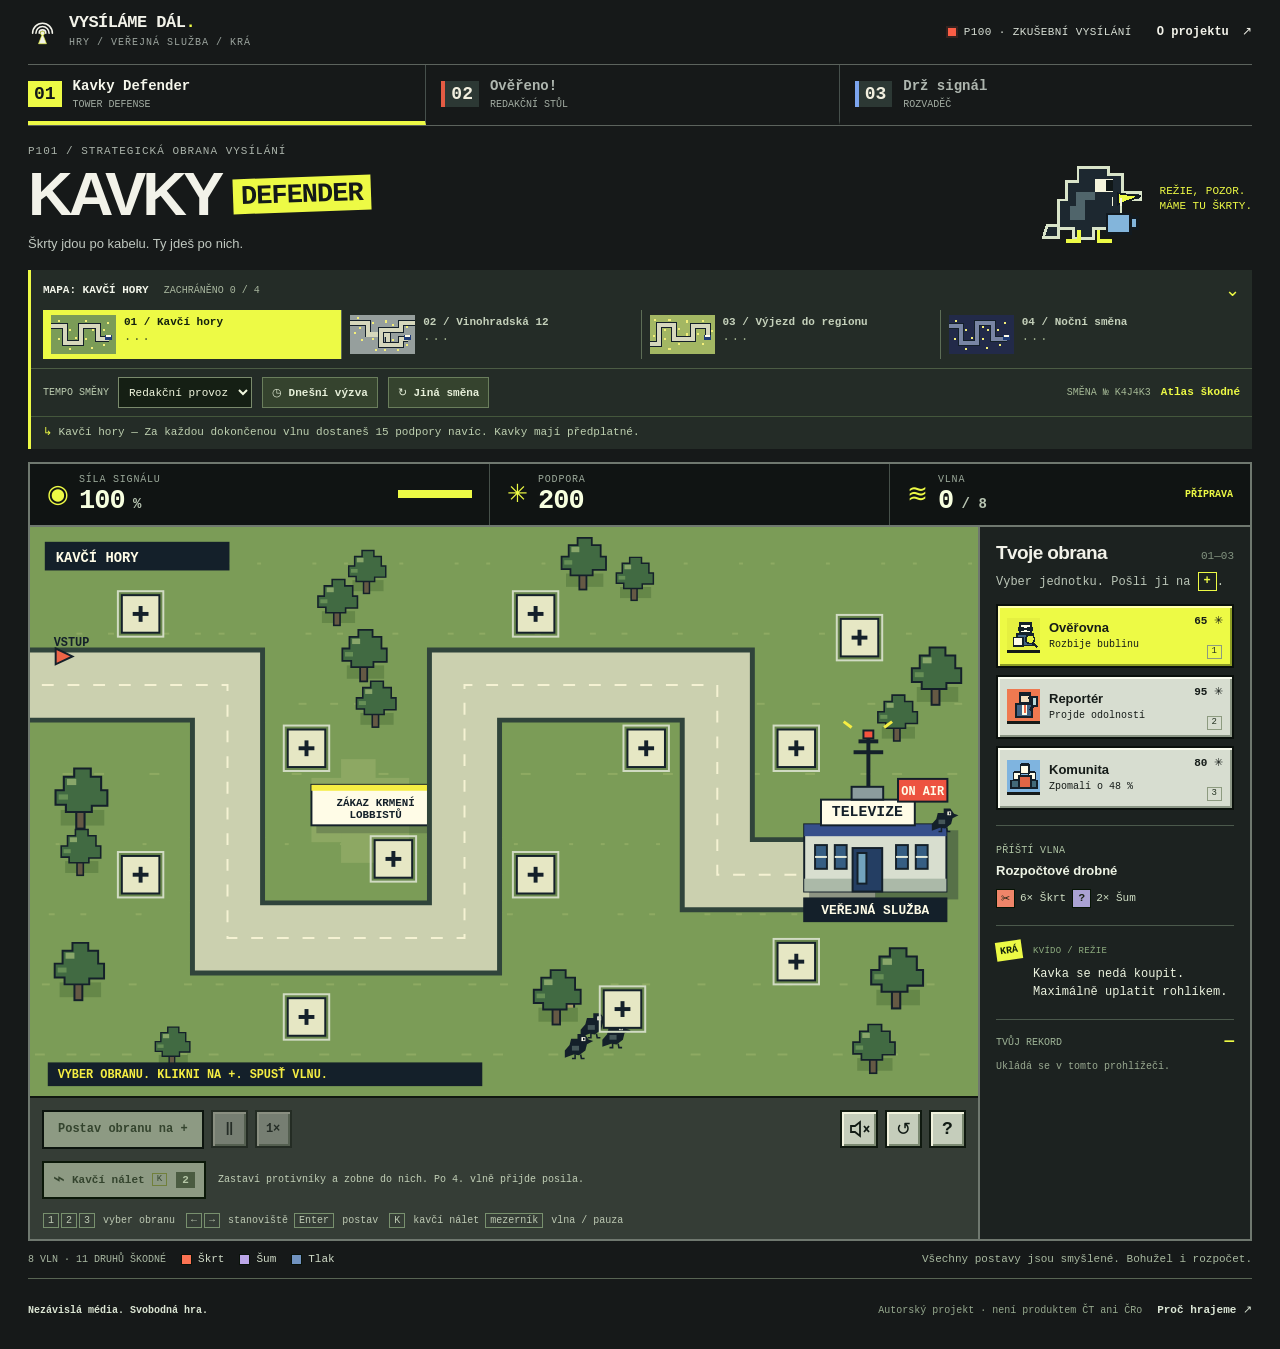
==== commit f07e6fa1: "Make Kavky Defender readable and touch friendly on mobile" ====
--- a/index.html
+++ b/index.html
@@ -73,8 +73,14 @@
 
       <div class="workspace">
         <div class="play-column">
+          <div class="defender-map-toolbar" id="defender-map-toolbar" hidden><div><strong id="defender-map-name">Kavčí hory</strong><span id="defender-map-hint">Mapu posuň prstem. Klepni na +.</span></div><button id="defender-map-zoom" class="shift-button" aria-pressed="false">Celá mapa</button></div>
           <div class="board-wrap" id="board-wrap">
-            <canvas id="defender-canvas" width="960" height="576" tabindex="0" aria-label="Herní mapa. Klávesy 1–3 vyberou obranu, šipky stanoviště, Enter staví, K přivolá kavčí nálet."></canvas>
+            <div class="defender-map-viewport" id="defender-map-viewport"><div class="defender-map-scene" id="defender-map-scene">
+              <canvas id="defender-canvas" width="960" height="576" tabindex="0" aria-label="Herní mapa. Klávesy 1–3 vyberou obranu, šipky stanoviště, Enter staví, K přivolá kavčí nálet."></canvas>
+              <div class="defender-map-labels" id="defender-map-labels" hidden></div>
+              <div class="defender-map-slots" id="defender-map-slots" role="group" aria-label="Stanoviště obrany" hidden></div>
+              <button class="defender-overview-open" id="defender-overview-open" aria-label="Přiblížit mapu v tomto místě" hidden><span>Klepni na mapu pro detail ↗</span></button>
+            </div></div>
             <section id="verify-view" class="verify-view" aria-label="Ověřování zpráv" hidden>
               <div class="verify-desk-strip"><span id="verify-desk-label">RANNÍ SMĚNA</span><span id="verify-chain">SÉRIE 0</span></div>
               <div class="news-card" id="news-card">
@@ -100,18 +106,24 @@
             </section>
             <div class="board-overlay" id="board-overlay"></div>
           </div>
+          <div class="defender-touch-panel" id="defender-touch-panel" hidden><p id="defender-touch-hint" role="status">Vyber obranu a klepni na + v mapě.</p></div>
+          <div class="game-controls">
           <div class="control-bar"><div class="main-controls"><button id="wave-button" class="primary-button"><span aria-hidden="true">▶</span> Spustit vlnu</button><button id="pause-button" class="icon-button" aria-label="Pozastavit hru" title="Pauza (mezerník)">Ⅱ</button><button id="speed-button" class="speed-button" aria-label="Rychlost hry: normální">1×</button></div><div class="secondary-controls"><button id="sound-button" class="icon-button" aria-label="Zapnout zvuk" aria-pressed="false" title="Zapnout zvuk"><svg viewBox="0 0 24 24" aria-hidden="true"><path d="M4 9h4l5-4v14l-5-4H4Z" fill="none" stroke="currentColor" stroke-width="1.8"/><path d="m17 9 5 6m0-6-5 6" stroke="currentColor" stroke-width="1.8"/></svg></button><button id="reset-button" class="icon-button" aria-label="Nová hra" title="Nová hra">↺</button><button id="help-button" class="icon-button" aria-label="Jak hrát" title="Jak hrát">?</button></div></div>
           <div class="defender-action-bar" id="defender-action-bar"><button class="flock-button" id="flock-button"><span aria-hidden="true">⌁</span> Kavčí nálet <kbd>K</kbd><b id="flock-count">2</b></button><span id="flock-hint">Zastaví protivníky na 2 sekundy. Zobáky bez portfeje.</span></div>
+          </div>
           <div class="signal-action-bar" id="signal-action-bar" hidden><button class="shift-button" id="signal-direction">↻ Otáčet doprava</button><button class="shift-button" id="signal-undo">↶ Zpět <kbd>Z</kbd></button><button class="shift-button" id="signal-hint">⌕ Zavolat Kvída <kbd>H</kbd><span id="signal-hint-count">2</span></button></div>
           <p class="keyboard-hint" id="keyboard-hint"><span><kbd>1</kbd><kbd>2</kbd><kbd>3</kbd> vyber obranu</span><span><kbd>←</kbd><kbd>→</kbd> stanoviště <kbd>Enter</kbd> postav</span><span><kbd>mezerník</kbd> další vlna / pauza</span></p>
         </div>
 
         <aside class="sidebar" aria-label="Nástroje a pravidla">
           <div id="defender-tools" class="tool-panel">
-            <div class="sidebar-heading"><h2>Tvoje obrana</h2><span>01—03</span></div>
-            <p class="sidebar-intro">Vyber jednotku. Pošli ji na <span class="inline-pad">+</span>.</p>
-            <div class="tower-options" id="tower-options"></div>
-            <div id="tower-detail" class="tower-detail" hidden></div>
+            <div class="sidebar-heading defender-sidebar-heading"><h2>Tvoje obrana</h2><span>01—03</span></div>
+            <p class="sidebar-intro defender-sidebar-intro">Vyber jednotku. Pošli ji na <span class="inline-pad">+</span>.</p>
+            <div id="defender-armory-home"><div id="defender-armory">
+              <div class="tower-options" id="tower-options"></div>
+              <div id="defender-placement" class="defender-placement" hidden><div><strong id="defender-placement-title"></strong><span id="defender-placement-note"></span></div><button class="primary-button" id="defender-build">Postavit</button><button class="icon-button" id="defender-cancel" aria-label="Zrušit výběr stanoviště">×</button></div>
+              <div id="tower-detail" class="tower-detail" hidden></div>
+            </div></div>
             <div class="wave-preview"><span class="note-label" id="wave-preview-label">PŘÍŠTÍ VLNA</span><strong id="wave-preview-title"></strong><div id="wave-preview-list"></div></div>
             <div class="field-note crow-note"><span class="crow-note-icon" aria-hidden="true">⌁</span><span class="note-label">KVÍDO / REŽIE</span><p id="defender-tip">Začni u zatáček. Rozpočet zatáčky neumí.</p></div>
           </div>
--- a/style.css
+++ b/style.css
@@ -1,6 +1,6 @@
 @charset "UTF-8";
 :root{--paper:#161919;--ink:#f2f2e9;--muted:#a5ada9;--line:#46504c;--green:#edfa45;--lime:#edfa45;--orange:#ff6b4a;--blue:#84b8ed;--mono:'Courier New',Courier,monospace;--sans:Arial,Helvetica,sans-serif;font-family:var(--sans);color:var(--ink);background:var(--paper);font-synthesis:none;color-scheme:dark}
-*{box-sizing:border-box}body{margin:0}button,a{-webkit-tap-highlight-color:transparent}button{font:inherit;color:inherit;cursor:pointer;touch-action:manipulation}button:disabled{cursor:not-allowed}a{color:inherit}button:focus-visible,a:focus-visible,canvas:focus-visible,select:focus-visible,summary:focus-visible{outline:3px solid var(--green);outline-offset:4px}button[hidden],[hidden]{display:none!important}button svg{width:24px;height:24px;vertical-align:middle}.site-shell{max-width:1392px;margin:0 auto;padding:0 28px}.masthead{height:65px;display:flex;justify-content:space-between;align-items:center;gap:20px;border-bottom:1px solid #5c635d}.brand{display:flex;align-items:center;gap:12px;text-decoration:none;font:700 17px/1.05 var(--mono);letter-spacing:-.5px}.brand-mark{width:29px;height:29px;flex:none;stroke:#edfa45}.brand-dot{color:var(--green)}.brand small{display:block;font:10px/1.4 var(--mono);letter-spacing:1px;margin-top:5px;color:#9ba49e}.masthead-right{display:flex;align-items:center;gap:25px}.edition{font:11px var(--mono);letter-spacing:.4px;display:flex;align-items:center;gap:8px;color:#d7ded4}.live-dot{display:inline-block;width:8px;height:8px;background:#fa5d45;box-shadow:0 0 0 2px #fa5d4522}.text-button{background:none;border:0;padding:7px 0;font:700 12px/1.4 var(--mono);text-align:left}.text-button:hover{text-decoration:underline;text-underline-offset:4px}.text-button>span{margin-left:6px}.game-tabs{display:flex;border-bottom:1px solid #5c635d;gap:0;padding:0}.game-tab{flex:1;display:flex;align-items:center;gap:11px;border:0;border-right:1px solid #46504c;border-bottom:4px solid transparent;background:none;padding:13px 15px 11px;text-align:left;min-width:0;color:#aeb6af}.game-tab:first-child{padding-left:0}.game-tab:last-child{border-right:0}.game-tab.active{color:#f5f6eb;border-bottom-color:#edfa45}.game-tab:hover{background:#282e2a;color:white}.tab-number{font:700 18px var(--mono);background:#2c3834;color:#f1efdf;padding:3px 6px}.active .tab-number{background:#edfa45;color:#121819}.game-tab:nth-child(2) .tab-number{border-left:4px solid #e45b43}.game-tab:nth-child(3) .tab-number{border-left:4px solid #7ca5ef}.tab-title{font:700 14px/1.15 var(--mono)}.tab-title small{display:block;font:10px var(--mono);letter-spacing:0;margin-top:5px;color:#a2aca2}.tab-arrow{display:none}.game-intro{display:flex;justify-content:space-between;align-items:center;gap:15px;padding:19px 0 17px}.eyebrow{font:11px var(--mono);letter-spacing:1px;color:#aab3aa;margin:0 0 7px}h1{font-family:'Arial Black',Arial,Helvetica,sans-serif;font-size:62px;font-weight:900;letter-spacing:-4px;line-height:.98;margin:0 0 9px;text-transform:uppercase;display:flex;align-items:center;flex-wrap:wrap;gap:13px}h1>span:not(.title-star){display:inline-block;background:#edfa45;color:#141919;font:700 27px/1 var(--mono);letter-spacing:-1px;padding:5px 8px 3px;transform:rotate(-2deg)}.title-star{display:none}.game-description{font-size:13px;line-height:1.5;color:#c0c8c0;margin:0}.intro-note{display:flex;align-items:center;gap:12px}.intro-note svg{width:112px;height:96px}.intro-note>span{font:11px/1.4 var(--mono);color:#edfa45;max-width:125px}.game-metrics{display:grid;grid-template-columns:1.15fr 1fr .9fr;background:#101413;border:2px solid #6f786f;border-bottom:0}.metric{min-height:61px;display:flex;align-items:center;gap:10px;padding:9px 17px;min-width:0}.metric:not(:last-child){border-right:1px solid #46514a}.metric-icon{color:#edfa45;font:25px var(--mono)}.support-icon{color:#edfa45}.metric small{font:10px var(--mono);letter-spacing:.8px;color:#9ba99a;display:block;margin-bottom:3px}.metric strong{font:700 27px/1 var(--mono);letter-spacing:-1px;color:#f7ffdf}.metric strong span{font-size:14px;letter-spacing:0;color:#b9c6b3}.health-track{height:8px;width:74px;max-width:25%;margin-left:auto;background:#303e30;overflow:hidden}.health-track i{display:block;height:100%;width:100%;background:#edfa45}.metric-tag{font:700 10px var(--mono);color:#edfa45;margin-left:auto;white-space:nowrap}.workspace{display:grid;grid-template-columns:minmax(0,1fr) 270px;border:2px solid #6f786f;background:#212724;align-items:stretch}.play-column{min-width:0;border-right:2px solid #6f786f}.board-wrap{position:relative;aspect-ratio:5/3;overflow:hidden;background:#172c2c}#defender-canvas{display:block;width:100%;height:100%;touch-action:manipulation;cursor:crosshair;image-rendering:pixelated}.sidebar{min-width:0;padding:16px;display:flex;flex-direction:column;background:#1c2220}.sidebar-heading{display:flex;justify-content:space-between;align-items:baseline;gap:10px}.sidebar-heading h2{font:700 19px/1.1 var(--sans);letter-spacing:-.6px;margin:0}.sidebar-heading>span{font:11px var(--mono);color:#82937f}.sidebar-intro{font:12px/1.5 var(--mono);color:#bac5b7;margin:8px 0 13px}.inline-pad{display:inline-flex;align-items:center;justify-content:center;width:19px;height:19px;border:1px solid #edfa45;color:#edfa45;font-weight:700}.tower-options{display:grid;gap:7px}.tower-option{display:flex;gap:9px;align-items:center;background:#d7ddd0;color:#151b18;border:2px solid #0a100c;box-shadow:inset 2px 2px #f8fbee,inset -2px -2px #8b9685;padding:8px 9px;min-height:64px;text-align:left;position:relative;width:100%}.tower-option:hover{background:white}.tower-option.selected{background:#edfa45;box-shadow:inset 2px 2px #ffffad,inset -2px -2px #8c9c24}.tower-option.unaffordable{color:#5a6555;background:#a9b19e}.tower-option.unaffordable.selected{background:#c2ce60}.tower-icon{display:grid;place-content:center;width:33px;height:35px;flex:none;border-bottom:3px solid #151a18;background:var(--tower-color);image-rendering:pixelated}.tower-icon svg{width:28px;height:28px}.tower-option>span:nth-child(2){min-width:0}.tower-option strong{display:block;font-size:13px;line-height:1.2}.tower-option small{display:block;font:10px/1.25 var(--mono);margin-top:4px}.tower-cost{margin-left:auto;align-self:flex-start;font:700 11px var(--mono);white-space:nowrap}.tower-option kbd{position:absolute;bottom:7px;right:8px;color:#253322;border-color:#8d9b80;font-size:9px}.field-note{border-top:1px solid #4b594c;padding-top:13px;margin-top:17px}.note-label{font:10px/1.3 var(--mono);letter-spacing:.3px;color:#afc4a4}.field-note p{font:12px/1.6 var(--mono);color:#d4dfcc;margin:8px 0}.field-note svg{display:none}.best-score{display:flex;gap:10px;flex-wrap:wrap;align-items:baseline;border-top:1px solid #4b594c;padding-top:12px;margin-top:18px}.best-score>span{font:10px var(--mono);color:#9fb497}.best-score strong{font:700 16px var(--mono);color:#edfa45;margin-left:auto}.best-score small{width:100%;font:10px/1.4 var(--mono);color:#9aaa91}.control-bar{display:flex;align-items:center;justify-content:space-between;gap:10px;padding:12px;background:#353d36;border-top:2px solid #101710}.main-controls,.secondary-controls{display:flex;align-items:center;gap:7px}.primary-button{display:inline-flex;align-items:center;justify-content:center;gap:9px;min-height:39px;padding:10px 14px;border:2px solid #0c140e;background:#edfa45;color:#111912;font:700 12px/1.2 var(--mono);box-shadow:inset 2px 2px #ffffc9,inset -2px -2px #a1b02b;text-align:center}.primary-button:hover{background:#ffffa0}.primary-button:active,.icon-button:active,.speed-button:active{box-shadow:inset 2px 2px #78856e}.primary-button:disabled{background:#8d9a83;box-shadow:none;color:#34442e}.icon-button,.speed-button{height:38px;min-width:37px;display:inline-grid;place-content:center;padding:5px;border:2px solid #101910;color:#121b15;background:#c5cdbb;box-shadow:inset 2px 2px #f1f2dd,inset -2px -2px #7b8971;font:700 18px var(--mono)}.icon-button:hover,.speed-button:hover{background:#e8eee0}.icon-button:disabled,.speed-button:disabled{opacity:.45}.speed-button{font-size:12px}.speed-button.active{background:#edfa45}.keyboard-hint{margin:0;padding:7px 13px 11px;background:#353d36;display:flex;gap:11px;flex-wrap:wrap;color:#bdc9b3;font:10px/1.5 var(--mono)}kbd{display:inline-block;border:1px solid #78906e;padding:1px 4px;font:10px/1.1 var(--mono);margin-right:2px;white-space:nowrap}.below-board{display:flex;justify-content:space-between;gap:16px;padding:11px 0;border-bottom:1px solid #586453}.below-board>div{display:flex;align-items:center;gap:15px;flex-wrap:wrap}.legend-title{font:10px var(--mono);color:#a9b8a2}.enemy-key{display:flex;gap:6px;align-items:center;font:11px var(--mono);color:#d1dcc8}.enemy-key i{display:block;width:11px;height:11px;border:1px solid #091209}.enemy-cut{background:#fb7353}.enemy-noise{background:#bba6e8}.enemy-pressure{background:#7193c0}.below-board>p{font:11px/1.4 var(--mono);margin:0;color:#a9baa0}.tower-detail{padding:12px;background:#e0e5d8;color:#141b14;border:2px solid #10180f;margin-top:10px}.tower-detail h3{font:700 14px var(--sans);margin:0 0 8px}.tower-detail p{font:11px/1.6 var(--mono);margin:0 0 10px}.detail-actions{display:flex;gap:6px}.detail-actions button{min-height:33px;padding:6px;flex:1;font:700 11px var(--mono)}.sell-button{border:2px solid #2d3927;background:#c3ccba;color:#182216}.board-overlay{position:absolute;inset:0;display:grid;place-items:center;padding:24px;background:#0b1016c9;z-index:5}.overlay-card{width:min(395px,100%);background:#f0f2eb;color:#141c17;padding:23px;border:3px solid #101710;box-shadow:6px 6px 0 #000a;text-align:center;position:relative}.overlay-card:before{content:'';position:absolute;left:-3px;right:-3px;top:-9px;height:6px;background:linear-gradient(90deg,#eee 0 14%,#f5ee3c 14% 28%,#4bd5d1 28% 42%,#47b658 42% 56%,#d45ca1 56% 70%,#d9523f 70% 84%,#485dc4 84%)}.overlay-icon{display:inline-grid;place-content:center;width:42px;height:39px;background:#173828;color:#edfa45;font:25px var(--mono);margin:0 auto 13px}.overlay-card .eyebrow{font:700 10px var(--mono);color:#536b48;margin:0 0 9px}.overlay-card h2{font:900 28px/1.05 'Arial Black',Arial,sans-serif;letter-spacing:-1px;margin:0 0 14px;text-transform:uppercase}.overlay-card p{font:12px/1.6 var(--mono);color:#41543a;margin:9px 0 18px}.overlay-card .primary-button{width:100%}.overlay-card .text-button{display:block;text-align:center;margin:9px auto 0;font-size:11px}.overlay-caption{display:block;font:9px var(--mono);letter-spacing:.6px;color:#6d7d62;margin-top:15px}.overlay-score{font:700 30px var(--mono);color:#153b27;margin:15px 0}.toast{position:fixed;bottom:18px;left:50%;transform:translate(-50%,12px);opacity:0;pointer-events:none;z-index:20;border:2px solid #11190c;background:#edfa45;color:#10150e;font:700 12px/1.4 var(--mono);padding:12px 18px;max-width:90vw;width:max-content;box-shadow:4px 4px #0008;transition:opacity .15s,transform .15s}.toast.visible{opacity:1;transform:translate(-50%,0)}footer{display:flex;align-items:center;justify-content:space-between;gap:15px;padding:17px 0 24px;font:10px/1.5 var(--mono);color:#97aa8f}footer p{margin:0;color:#dbe5d3;font-weight:700}footer>span{margin-left:auto}footer .text-button{font-size:11px;color:#dce7d6}dialog{width:min(620px,calc(100vw - 28px));max-height:88vh;overflow:auto;border:3px solid #edfa45;background:#17241b;color:#edf5e5;padding:23px;box-shadow:9px 9px #0009}dialog::backdrop{background:#050b09bd}.dialog-header{display:flex;justify-content:space-between;gap:15px;align-items:center;padding-bottom:14px;border-bottom:1px solid #728569}.dialog-header>span{font:700 11px var(--mono);color:#edfa45;letter-spacing:.4px}#dialog-content h2{font:900 31px/1.05 'Arial Black',Arial,sans-serif;letter-spacing:-1px;text-transform:uppercase}#dialog-content p,#dialog-content li{font:13px/1.7 var(--mono);color:#c8d6be}#dialog-content a{color:#edfa45;text-underline-offset:3px}#dialog-content ol,#dialog-content ul{padding-left:23px}.skip-link{position:absolute;left:10px;top:-60px;background:#edfa45;color:#0b170c;padding:12px;z-index:100}.skip-link:focus{top:10px}
+*{box-sizing:border-box}body{margin:0}button,a{-webkit-tap-highlight-color:transparent}button{font:inherit;color:inherit;cursor:pointer;touch-action:manipulation}button:disabled{cursor:not-allowed}a{color:inherit}button:focus-visible,a:focus-visible,canvas:focus-visible,select:focus-visible,summary:focus-visible{outline:3px solid var(--green);outline-offset:4px}button[hidden],[hidden]{display:none!important}button svg{width:24px;height:24px;vertical-align:middle}.site-shell{max-width:1392px;margin:0 auto;padding:0 28px}.masthead{height:65px;display:flex;justify-content:space-between;align-items:center;gap:20px;border-bottom:1px solid #5c635d}.brand{display:flex;align-items:center;gap:12px;text-decoration:none;font:700 17px/1.05 var(--mono);letter-spacing:-.5px}.brand-mark{width:29px;height:29px;flex:none;stroke:#edfa45}.brand-dot{color:var(--green)}.brand small{display:block;font:10px/1.4 var(--mono);letter-spacing:1px;margin-top:5px;color:#9ba49e}.masthead-right{display:flex;align-items:center;gap:25px}.edition{font:11px var(--mono);letter-spacing:.4px;display:flex;align-items:center;gap:8px;color:#d7ded4}.live-dot{display:inline-block;width:8px;height:8px;background:#fa5d45;box-shadow:0 0 0 2px #fa5d4522}.text-button{background:none;border:0;padding:7px 0;font:700 12px/1.4 var(--mono);text-align:left}.text-button:hover{text-decoration:underline;text-underline-offset:4px}.text-button>span{margin-left:6px}.game-tabs{display:flex;border-bottom:1px solid #5c635d;gap:0;padding:0}.game-tab{flex:1;display:flex;align-items:center;gap:11px;border:0;border-right:1px solid #46504c;border-bottom:4px solid transparent;background:none;padding:13px 15px 11px;text-align:left;min-width:0;color:#aeb6af}.game-tab:first-child{padding-left:0}.game-tab:last-child{border-right:0}.game-tab.active{color:#f5f6eb;border-bottom-color:#edfa45}.game-tab:hover{background:#282e2a;color:white}.tab-number{font:700 18px var(--mono);background:#2c3834;color:#f1efdf;padding:3px 6px}.active .tab-number{background:#edfa45;color:#121819}.game-tab:nth-child(2) .tab-number{border-left:4px solid #e45b43}.game-tab:nth-child(3) .tab-number{border-left:4px solid #7ca5ef}.tab-title{font:700 14px/1.15 var(--mono)}.tab-title small{display:block;font:10px var(--mono);letter-spacing:0;margin-top:5px;color:#a2aca2}.tab-arrow{display:none}.game-intro{display:flex;justify-content:space-between;align-items:center;gap:15px;padding:19px 0 17px}.eyebrow{font:11px var(--mono);letter-spacing:1px;color:#aab3aa;margin:0 0 7px}h1{font-family:'Arial Black',Arial,Helvetica,sans-serif;font-size:62px;font-weight:900;letter-spacing:-4px;line-height:.98;margin:0 0 9px;text-transform:uppercase;display:flex;align-items:center;flex-wrap:wrap;gap:13px}h1>span:not(.title-star){display:inline-block;background:#edfa45;color:#141919;font:700 27px/1 var(--mono);letter-spacing:-1px;padding:5px 8px 3px;transform:rotate(-2deg)}.title-star{display:none}.game-description{font-size:13px;line-height:1.5;color:#c0c8c0;margin:0}.intro-note{display:flex;align-items:center;gap:12px}.intro-note svg{width:112px;height:96px}.intro-note>span{font:11px/1.4 var(--mono);color:#edfa45;max-width:125px}.game-metrics{display:grid;grid-template-columns:1.15fr 1fr .9fr;background:#101413;border:2px solid #6f786f;border-bottom:0}.metric{min-height:61px;display:flex;align-items:center;gap:10px;padding:9px 17px;min-width:0}.metric:not(:last-child){border-right:1px solid #46514a}.metric-icon{color:#edfa45;font:25px var(--mono)}.support-icon{color:#edfa45}.metric small{font:10px var(--mono);letter-spacing:.8px;color:#9ba99a;display:block;margin-bottom:3px}.metric strong{font:700 27px/1 var(--mono);letter-spacing:-1px;color:#f7ffdf}.metric strong span{font-size:14px;letter-spacing:0;color:#b9c6b3}.health-track{height:8px;width:74px;max-width:25%;margin-left:auto;background:#303e30;overflow:hidden}.health-track i{display:block;height:100%;width:100%;background:#edfa45}.metric-tag{font:700 10px var(--mono);color:#edfa45;margin-left:auto;white-space:nowrap}.workspace{display:grid;grid-template-columns:minmax(0,1fr) 270px;border:2px solid #6f786f;background:#212724;align-items:stretch}.play-column{min-width:0;border-right:2px solid #6f786f}.board-wrap{position:relative;aspect-ratio:5/3;overflow:hidden;background:#172c2c}#defender-canvas{display:block;width:100%;height:100%;touch-action:manipulation;cursor:crosshair}.sidebar{min-width:0;padding:16px;display:flex;flex-direction:column;background:#1c2220}.sidebar-heading{display:flex;justify-content:space-between;align-items:baseline;gap:10px}.sidebar-heading h2{font:700 19px/1.1 var(--sans);letter-spacing:-.6px;margin:0}.sidebar-heading>span{font:11px var(--mono);color:#82937f}.sidebar-intro{font:12px/1.5 var(--mono);color:#bac5b7;margin:8px 0 13px}.inline-pad{display:inline-flex;align-items:center;justify-content:center;width:19px;height:19px;border:1px solid #edfa45;color:#edfa45;font-weight:700}.tower-options{display:grid;gap:7px}.tower-option{display:flex;gap:9px;align-items:center;background:#d7ddd0;color:#151b18;border:2px solid #0a100c;box-shadow:inset 2px 2px #f8fbee,inset -2px -2px #8b9685;padding:8px 9px;min-height:64px;text-align:left;position:relative;width:100%}.tower-option:hover{background:white}.tower-option.selected{background:#edfa45;box-shadow:inset 2px 2px #ffffad,inset -2px -2px #8c9c24}.tower-option.unaffordable{color:#5a6555;background:#a9b19e}.tower-option.unaffordable.selected{background:#c2ce60}.tower-icon{display:grid;place-content:center;width:33px;height:35px;flex:none;border-bottom:3px solid #151a18;background:var(--tower-color);image-rendering:pixelated}.tower-icon svg{width:28px;height:28px}.tower-option>span:nth-child(2){min-width:0}.tower-option strong{display:block;font-size:13px;line-height:1.2}.tower-option small{display:block;font:10px/1.25 var(--mono);margin-top:4px}.tower-cost{margin-left:auto;align-self:flex-start;font:700 11px var(--mono);white-space:nowrap}.tower-option kbd{position:absolute;bottom:7px;right:8px;color:#253322;border-color:#8d9b80;font-size:9px}.field-note{border-top:1px solid #4b594c;padding-top:13px;margin-top:17px}.note-label{font:10px/1.3 var(--mono);letter-spacing:.3px;color:#afc4a4}.field-note p{font:12px/1.6 var(--mono);color:#d4dfcc;margin:8px 0}.field-note svg{display:none}.best-score{display:flex;gap:10px;flex-wrap:wrap;align-items:baseline;border-top:1px solid #4b594c;padding-top:12px;margin-top:18px}.best-score>span{font:10px var(--mono);color:#9fb497}.best-score strong{font:700 16px var(--mono);color:#edfa45;margin-left:auto}.best-score small{width:100%;font:10px/1.4 var(--mono);color:#9aaa91}.control-bar{display:flex;align-items:center;justify-content:space-between;gap:10px;padding:12px;background:#353d36;border-top:2px solid #101710}.main-controls,.secondary-controls{display:flex;align-items:center;gap:7px}.primary-button{display:inline-flex;align-items:center;justify-content:center;gap:9px;min-height:39px;padding:10px 14px;border:2px solid #0c140e;background:#edfa45;color:#111912;font:700 12px/1.2 var(--mono);box-shadow:inset 2px 2px #ffffc9,inset -2px -2px #a1b02b;text-align:center}.primary-button:hover{background:#ffffa0}.primary-button:active,.icon-button:active,.speed-button:active{box-shadow:inset 2px 2px #78856e}.primary-button:disabled{background:#8d9a83;box-shadow:none;color:#34442e}.icon-button,.speed-button{height:38px;min-width:37px;display:inline-grid;place-content:center;padding:5px;border:2px solid #101910;color:#121b15;background:#c5cdbb;box-shadow:inset 2px 2px #f1f2dd,inset -2px -2px #7b8971;font:700 18px var(--mono)}.icon-button:hover,.speed-button:hover{background:#e8eee0}.icon-button:disabled,.speed-button:disabled{opacity:.45}.speed-button{font-size:12px}.speed-button.active{background:#edfa45}.keyboard-hint{margin:0;padding:7px 13px 11px;background:#353d36;display:flex;gap:11px;flex-wrap:wrap;color:#bdc9b3;font:10px/1.5 var(--mono)}kbd{display:inline-block;border:1px solid #78906e;padding:1px 4px;font:10px/1.1 var(--mono);margin-right:2px;white-space:nowrap}.below-board{display:flex;justify-content:space-between;gap:16px;padding:11px 0;border-bottom:1px solid #586453}.below-board>div{display:flex;align-items:center;gap:15px;flex-wrap:wrap}.legend-title{font:10px var(--mono);color:#a9b8a2}.enemy-key{display:flex;gap:6px;align-items:center;font:11px var(--mono);color:#d1dcc8}.enemy-key i{display:block;width:11px;height:11px;border:1px solid #091209}.enemy-cut{background:#fb7353}.enemy-noise{background:#bba6e8}.enemy-pressure{background:#7193c0}.below-board>p{font:11px/1.4 var(--mono);margin:0;color:#a9baa0}.tower-detail{padding:12px;background:#e0e5d8;color:#141b14;border:2px solid #10180f;margin-top:10px}.tower-detail h3{font:700 14px var(--sans);margin:0 0 8px}.tower-detail p{font:11px/1.6 var(--mono);margin:0 0 10px}.detail-actions{display:flex;gap:6px}.detail-actions button{min-height:33px;padding:6px;flex:1;font:700 11px var(--mono)}.sell-button{border:2px solid #2d3927;background:#c3ccba;color:#182216}.board-overlay{position:absolute;inset:0;display:grid;place-items:center;padding:24px;background:#0b1016c9;z-index:5}.overlay-card{width:min(395px,100%);background:#f0f2eb;color:#141c17;padding:23px;border:3px solid #101710;box-shadow:6px 6px 0 #000a;text-align:center;position:relative}.overlay-card:before{content:'';position:absolute;left:-3px;right:-3px;top:-9px;height:6px;background:linear-gradient(90deg,#eee 0 14%,#f5ee3c 14% 28%,#4bd5d1 28% 42%,#47b658 42% 56%,#d45ca1 56% 70%,#d9523f 70% 84%,#485dc4 84%)}.overlay-icon{display:inline-grid;place-content:center;width:42px;height:39px;background:#173828;color:#edfa45;font:25px var(--mono);margin:0 auto 13px}.overlay-card .eyebrow{font:700 10px var(--mono);color:#536b48;margin:0 0 9px}.overlay-card h2{font:900 28px/1.05 'Arial Black',Arial,sans-serif;letter-spacing:-1px;margin:0 0 14px;text-transform:uppercase}.overlay-card p{font:12px/1.6 var(--mono);color:#41543a;margin:9px 0 18px}.overlay-card .primary-button{width:100%}.overlay-card .text-button{display:block;text-align:center;margin:9px auto 0;font-size:11px}.overlay-caption{display:block;font:9px var(--mono);letter-spacing:.6px;color:#6d7d62;margin-top:15px}.overlay-score{font:700 30px var(--mono);color:#153b27;margin:15px 0}.toast{position:fixed;bottom:18px;left:50%;transform:translate(-50%,12px);opacity:0;pointer-events:none;z-index:20;border:2px solid #11190c;background:#edfa45;color:#10150e;font:700 12px/1.4 var(--mono);padding:12px 18px;max-width:90vw;width:max-content;box-shadow:4px 4px #0008;transition:opacity .15s,transform .15s}.toast.visible{opacity:1;transform:translate(-50%,0)}footer{display:flex;align-items:center;justify-content:space-between;gap:15px;padding:17px 0 24px;font:10px/1.5 var(--mono);color:#97aa8f}footer p{margin:0;color:#dbe5d3;font-weight:700}footer>span{margin-left:auto}footer .text-button{font-size:11px;color:#dce7d6}dialog{width:min(620px,calc(100vw - 28px));max-height:88vh;overflow:auto;border:3px solid #edfa45;background:#17241b;color:#edf5e5;padding:23px;box-shadow:9px 9px #0009}dialog::backdrop{background:#050b09bd}.dialog-header{display:flex;justify-content:space-between;gap:15px;align-items:center;padding-bottom:14px;border-bottom:1px solid #728569}.dialog-header>span{font:700 11px var(--mono);color:#edfa45;letter-spacing:.4px}#dialog-content h2{font:900 31px/1.05 'Arial Black',Arial,sans-serif;letter-spacing:-1px;text-transform:uppercase}#dialog-content p,#dialog-content li{font:13px/1.7 var(--mono);color:#c8d6be}#dialog-content a{color:#edfa45;text-underline-offset:3px}#dialog-content ol,#dialog-content ul{padding-left:23px}.skip-link{position:absolute;left:10px;top:-60px;background:#edfa45;color:#0b170c;padding:12px;z-index:100}.skip-link:focus{top:10px}
 /* Papírový redakční stůl a rozvaděč dalších dvou her. */
 .board-wrap:has(.verify-view:not([hidden])),.board-wrap:has(.signal-view:not([hidden])){aspect-ratio:auto;height:auto}
 .verify-view{position:relative;display:grid;place-items:center;min-height:450px;padding:26px 25px 38px;background:#728184;height:100%}.news-card{width:min(500px,100%);background:#fafbf6;color:#131c17;padding:25px;border:2px solid #141c17;box-shadow:6px 6px #242d29}.news-card-top{display:flex;justify-content:space-between;gap:15px;padding-bottom:12px;border-bottom:2px solid #1e2c22;font:10px var(--mono);color:#3f5544}.news-card-top .live-dot{width:6px;height:6px;margin-right:5px}.story-label{font:10px var(--mono);color:#657a65;margin:18px 0 9px}.news-card h2{font:700 29px/1.15 Georgia,'Times New Roman',serif;letter-spacing:-.7px;margin:0 0 20px}.source-box{display:flex;gap:12px;background:#e1e7dc;padding:13px}.source-symbol{font:27px var(--mono);color:#4f6851}.source-box small{font:700 10px var(--mono);color:#4c664c}.source-box p{font:12px/1.6 var(--mono);color:#324b36;margin:6px 0 0}.verify-choices{display:grid;grid-template-columns:1fr 1fr;gap:9px;margin-top:18px}.choice{display:flex;align-items:center;justify-content:center;gap:8px;min-height:43px;padding:10px;border:2px solid #1c291c;font:700 12px var(--mono);color:#172015}.choice:hover{outline:2px solid #1c291c;outline-offset:2px}.choice.hold{background:#f1ae88}.choice.publish{background:#edfa45}.choice kbd{font-size:9px;margin-left:auto;border-color:#536444}.fiction-note{position:absolute;bottom:11px;font:10px var(--mono);color:#172619;text-align:center;padding:0 12px}.verify-feedback{margin-top:14px;padding:12px;border-left:5px solid #376d28;background:#e4f0c4;font:12px/1.6 var(--mono);color:#294520}.verify-feedback.wrong{background:#f7c5a8;border-color:#a64d2d;color:#60321e}.verify-feedback strong{display:block;margin-bottom:5px}.next-story{width:100%;margin-top:13px}.editor-rules{margin:20px 0;padding:0;list-style:none}.editor-rules li{display:flex;gap:12px;border-top:1px solid #4c5f48;padding:14px 0}.editor-rules li>span{font:700 14px var(--mono);color:#edfa45}.editor-rules strong{font-size:13px}.editor-rules p{font:11px/1.5 var(--mono);color:#b7c8ac;margin:6px 0 0}.signal-view{position:relative;display:flex;flex-direction:column;justify-content:center;align-items:center;background:#1a2941;min-height:440px;padding:32px 27px;height:100%}.signal-map-label{position:absolute;left:19px;right:19px;top:15px;display:flex;justify-content:space-between;gap:10px;font:10px var(--mono);color:#b3c6e1}.signal-puzzle{display:grid;grid-template-columns:42px minmax(0,340px) 42px;gap:12px;width:100%;max-width:448px;align-items:start;position:relative;margin-top:14px}.pipe-grid{display:grid;grid-template-columns:repeat(5,1fr);gap:5px;aspect-ratio:1;width:100%}.pipe-tile{padding:0;aspect-ratio:1;border:2px solid #101c31;background:#52677d;box-shadow:inset 2px 2px #92a4b4,inset -2px -2px #31485f;position:relative}.pipe-tile svg{width:100%;height:100%;display:block}.pipe-tile:hover{outline:2px solid #f5f6e7;z-index:1}.pipe-tile.connected{background:#b9d05d;box-shadow:inset 2px 2px #efffaf,inset -2px -2px #7e9636}.pipe-shadow{stroke:#1a2d45;stroke-width:23;fill:none;stroke-linecap:square;stroke-linejoin:miter}.pipe-line{stroke:#9cb4ce;stroke-width:11;fill:none;stroke-linecap:square;stroke-linejoin:miter}.connected .pipe-shadow{stroke:#2e461b}.connected .pipe-line{stroke:#f3ff8e}.pipe-center{fill:#c4d9ee;stroke:#193047;stroke-width:2}.connected .pipe-center{fill:#f3ff8e;stroke:#29491c}.signal-end{position:relative;display:flex;flex-direction:column;align-items:center;gap:6px;top:0;height:42px;color:#afc6e1}.signal-end>span{display:grid;place-content:center;width:40px;height:40px;border:2px solid #09192b;background:#748ba1;color:#182e42;font-size:24px}.signal-end small{font:8px var(--mono)}.source-end>span,.target-end.reached>span{background:#edfa45;color:#244315}.signal-end:after{content:'';height:4px;width:14px;position:absolute;top:19px;background:#a6bfd4}.source-end:after{right:-14px;background:#edfa45}.target-end:after{left:-14px}.signal-tip{position:absolute;bottom:12px;margin:0;font:11px var(--mono);color:#bdcce1}.signal-legend{display:grid;grid-template-columns:32px 1fr;gap:18px 12px;padding:20px 0}.wire-sample{display:block;height:10px;width:31px;background:#a6bfd4;border:3px solid #49667a;margin-top:3px}.wire-sample.connected{background:#edfa45;border-color:#798c32}.signal-legend strong{font-size:13px}.signal-legend p{font:11px/1.5 var(--mono);color:#a9c1a1;margin:6px 0 0}.field-note .text-button{font-size:11px;color:#edfa45}.field-note .text-button:disabled{opacity:.45;text-decoration:none}
--- a/defender.css
+++ b/defender.css
@@ -38,7 +38,12 @@
 .crow-note-icon{display:none}.crow-note .note-label{font-size:9px;color:#8fae80}.crow-note p{font-size:12px;line-height:1.5;margin-bottom:0;color:#ecf3df}
 .target-button{width:100%;min-height:34px;padding:7px;text-align:left;background:#bdc9af;border:2px solid #34452b;font:700 11px var(--mono);color:#21321b;margin:0 0 8px}.target-button:disabled{opacity:.5}
 .is-defender .board-wrap:has(.board-overlay:not([hidden])){aspect-ratio:auto}
-.is-defender .board-wrap:has(.board-overlay:not([hidden])) #defender-canvas{position:absolute;top:50%;transform:translateY(-50%);height:auto;aspect-ratio:5/3}
+.defender-map-scene{position:relative;width:100%;aspect-ratio:5/3}
+#defender-canvas{height:auto;aspect-ratio:5/3}
+.is-defender .board-wrap:has(.board-overlay:not([hidden])) .defender-map-viewport{position:absolute;inset:0;pointer-events:none}
+.is-defender .board-wrap:has(.board-overlay:not([hidden])) .defender-map-scene{position:absolute;top:50%;transform:translateY(-50%)}
+.tower-detail-heading{display:flex;align-items:center;justify-content:space-between;gap:8px;margin-bottom:8px}
+.tower-detail-heading h3{margin:0}.tower-detail-heading .icon-button{flex:none;font-size:19px}
 .is-defender .board-overlay:not([hidden]){position:relative;min-height:360px}
 .briefing-card{width:min(460px,100%);padding:21px}.briefing-card h2{font-size:28px}.briefing-card>p:not(.eyebrow){font-size:12px;margin-bottom:14px}
 .bonus-choices{display:grid;gap:8px}.bonus-choice{display:flex;align-items:center;gap:11px;width:100%;padding:11px;border:2px solid #5e7650;background:#dbe6ce;color:#193014;text-align:left}
@@ -56,3 +61,80 @@
 @media(max-width:1100px){.map-card{grid-template-columns:50px minmax(0,1fr);gap:6px;padding:5px}.map-card>svg{width:50px;height:34px}.map-card-heading b{font-size:10px}.map-list{padding:0 10px 8px}.shift-controls{gap:8px;padding:7px 10px}.shift-code{margin-left:0}.shift-controls .text-button{margin-left:auto}.shift-controls>label{font-size:9px}.shift-controls select{max-width:164px}.map-rule{font-size:10px;padding:8px 10px}.defender-action-bar>span{font-size:9px}.wave-preview{margin-top:13px;padding-top:11px}.preview-enemy{font-size:10px}.crow-note p{font-size:11px}.crow-note .note-label{font-size:8px}.enemy-file{padding:14px}.enemy-file h3{font-size:17px}}
 @media(max-width:850px){.defender-setup{margin-bottom:11px}.map-card>svg{width:50px;height:33px}.map-card{gap:6px}.map-card-heading b{font-size:10px}.crow-note{padding-left:43px}.crow-note p{font-size:12px;min-height:0}.crow-note .note-label{font-size:10px}.wave-preview>strong{display:inline;margin-left:12px}.wave-preview>div{margin-top:10px}.preview-enemy{font-size:11px}.enemy-album{grid-template-columns:repeat(2,minmax(0,1fr))}}
 @media(max-width:540px){.defender-setup details>summary{padding:9px}.defender-setup summary>span:first-child{gap:5px}.defender-setup summary strong{font-size:10px}.defender-setup summary small{font-size:9px}.map-list{grid-template-columns:repeat(2,minmax(0,1fr));padding:0 8px 7px;gap:1px}.map-card{grid-template-columns:53px minmax(0,1fr);padding:6px!important;min-height:46px;border:0;background:#2b362b}.map-card>svg{width:53px;height:33px}.map-card-heading b{font-size:10px}.map-medals{font-size:11px;margin-top:1px}.shift-controls{padding:8px;gap:7px}.shift-controls>label{width:100%;justify-content:space-between;font-size:10px}.shift-controls select{max-width:208px;flex:1;height:33px;font-size:11px}.shift-button{flex:1;font-size:10px;min-height:33px}.shift-code{order:4;flex:1;width:auto;font-size:9px}.shift-controls .text-button{order:5;font-size:10px;margin-left:auto}.map-rule{padding:8px;font-size:10px;line-height:1.5}.defender-action-bar{gap:9px;padding:0 8px 7px}.flock-button{font-size:10px;gap:5px;padding:7px;min-height:35px}.flock-button kbd{display:none}.defender-action-bar>span{font-size:9px;line-height:1.45}.flock-button b{min-width:17px;font-size:10px}.wave-preview>strong{font-size:12px;margin-left:10px}.preview-enemy{font-size:10px}.crow-note .note-label{font-size:9px}.crow-note p{font-size:11px}.briefing-card{padding:19px 13px}.briefing-card h2{font-size:26px}.briefing-card>p:not(.eyebrow){font-size:11px}.bonus-choice{padding:9px;gap:9px}.bonus-choice strong{font-size:13px}.bonus-choice small{font-size:11px}.bonus-choice em{font-size:10px}.bonus-icon{width:26px;height:30px;font-size:20px}.result-actions{gap:15px}.result-medals{font-size:25px}.result-actions>.text-button{font-size:10px}.enemy-file{padding:12px}.enemy-file h3{font-size:16px}.enemy-file:before{font-size:8px;right:9px;top:13px}.enemy-portrait{width:64px;height:64px;padding:3px}#dialog-content .enemy-file p{font-size:10px}.enemy-album{margin-top:19px}}
+
+/* Mobilní režie: čitelný text a skutečná tlačítka nad mapou. */
+@media(max-width:850px){
+  .is-defender .board-wrap{aspect-ratio:auto}
+  .is-defender .defender-map-toolbar{display:flex;align-items:center;justify-content:space-between;gap:10px;padding:10px;background:#242c27;border-bottom:2px solid #101710}
+  .defender-map-toolbar strong{display:block;font:700 15px/1.3 var(--mono);color:#f5f7e8}
+  .defender-map-toolbar span{display:block;font:13px/1.4 var(--mono);color:#c4d0ba;margin-top:4px}
+  .defender-map-toolbar .shift-button{flex:none;font-size:13px;min-height:44px;padding:8px}
+  .is-defender .defender-map-viewport{height:320px;height:clamp(224px,40svh,384px);overflow:auto;overscroll-behavior-x:contain;scrollbar-color:#dbe6ce #263628;scrollbar-width:thin}
+  .is-defender .defender-map-scene{width:max(640px,100%)}
+  .is-defender #defender-canvas{pointer-events:none}
+  .is-defender .defender-map-viewport.is-overview{height:auto;overflow:hidden}
+  .is-defender .is-overview .defender-map-scene{width:100%}
+  .defender-map-slots,.defender-map-labels{position:absolute;inset:0;pointer-events:none}
+  .defender-map-slots{z-index:2}
+  .defender-map-slot{position:absolute;transform:translate(-50%,-50%);display:grid;place-content:center;width:44px;height:44px;min-width:44px;min-height:44px;padding:0;border:2px solid #14202a;background:var(--slot-color);color:#14202a;box-shadow:inset 2px 2px #fffce7,inset -2px -2px #8b9685;pointer-events:auto;touch-action:manipulation}
+  .defender-map-slot>b{font:700 26px/1 var(--mono);margin-bottom:8px}
+  .defender-map-slot>span{position:absolute;right:2px;bottom:1px;font:700 12px/1 var(--mono)}
+  .defender-map-slot>svg{width:29px;height:29px;margin-top:-3px}
+  .defender-map-slot.occupied>span{left:2px;right:auto;top:1px;bottom:auto;font-size:10px;background:#14202a;color:#fffce7;padding:1px}
+  .defender-map-slot>em{position:absolute;right:2px;bottom:1px;font:700 12px/1 var(--mono);background:#14202a;color:#fffce7;padding:2px}
+  .defender-map-slot.selected{outline:3px solid #edfa45;outline-offset:2px}
+  .defender-map-labels{z-index:1}
+  .defender-entry-label,.defender-station-label,.defender-coffee-label{position:absolute;background:#14202a;color:#fffce7;padding:3px 5px;font:700 12px/1.2 var(--mono);white-space:nowrap}
+  .defender-station-label{right:5px;top:65.3%}
+  .defender-coffee-label{transform:translate(-50%,-50%);background:#edfa45;color:#14202a}
+  .defender-overview-open{position:absolute;inset:0;z-index:3;display:flex;align-items:flex-end;justify-content:center;border:0;background:none;padding:8px;width:100%;color:#fffce7}
+  .defender-overview-open>span{background:#14202a;padding:7px 10px;font:700 13px/1.4 var(--mono)}
+  .defender-touch-panel{padding:8px 10px 10px;border-top:2px solid #101710;background:#242c27}
+  #defender-touch-hint{font:13px/1.45 var(--mono);margin:0 0 8px;color:#e5eedc;min-height:19px}
+  .is-defender .tower-options{display:grid;grid-template-columns:repeat(3,minmax(0,1fr));gap:6px}
+  .is-defender .tower-option{display:grid;grid-template-columns:1fr auto;gap:5px;min-height:74px;padding:7px;align-items:center}
+  .is-defender .tower-icon{width:28px;height:29px;grid-column:1;grid-row:1}
+  .is-defender .tower-option>span:nth-child(2){grid-column:1/-1;grid-row:2}
+  .is-defender .tower-option strong{font-size:13px;line-height:1.3}
+  .is-defender .tower-option small,.is-defender .tower-option kbd{display:none}
+  .is-defender .tower-cost{position:static;grid-column:2;grid-row:1;align-self:center;margin:0;font-size:12px}
+  .defender-placement{display:grid;grid-template-columns:minmax(0,1fr) 112px 44px;align-items:center;gap:6px;margin-top:8px;padding-top:8px;border-top:1px solid #6f786f}
+  .defender-placement strong,.defender-placement-note{font:700 13px/1.4 var(--mono);color:#fffce7;display:block}
+  .defender-placement>div>span{display:block;font:12px/1.4 var(--mono);color:#c4d0ba;margin-top:3px}
+  .is-defender .defender-placement .primary-button{padding:6px;font-size:13px;white-space:normal}
+  .is-defender .primary-button,.is-defender .icon-button,.is-defender .speed-button,.is-defender .target-button,.is-defender .sell-button{min-height:44px}
+  .is-defender .icon-button,.is-defender .speed-button{min-width:44px;width:44px;height:44px;font-size:16px}
+  .is-defender .tower-detail{margin-top:8px;padding:10px}
+  .is-defender .tower-detail h3{font-size:15px;line-height:1.3}
+  .is-defender .tower-detail p{font-size:13px;line-height:1.5}
+  .is-defender .target-button,.is-defender .detail-actions button{font-size:13px}
+  .is-defender .game-controls{display:grid;grid-template-columns:minmax(0,1fr) repeat(5,44px);gap:8px;padding:8px 10px;background:#353d36;border-top:2px solid #101710}
+  .is-defender .control-bar,.is-defender .main-controls,.is-defender .secondary-controls,.is-defender .defender-action-bar{display:contents}
+  .is-defender #wave-button{grid-column:1/5;grid-row:1;font-size:13px;padding:8px}
+  .is-defender #pause-button{grid-column:5;grid-row:1}.is-defender #speed-button{grid-column:6;grid-row:1}
+  .is-defender #flock-button{grid-column:1/4;grid-row:2;min-height:44px;font-size:13px;white-space:normal;justify-content:center;padding:6px;gap:5px}
+  .is-defender #flock-button kbd{display:none}.is-defender #flock-count{font-size:12px}
+  .is-defender #sound-button{grid-column:4;grid-row:2}.is-defender #reset-button{grid-column:5;grid-row:2}.is-defender #help-button{grid-column:6;grid-row:2}
+  .is-defender #flock-hint,.is-defender #keyboard-hint,.is-defender .defender-sidebar-heading,.is-defender .defender-sidebar-intro{display:none}
+  .is-defender .sidebar{padding:12px}
+  .is-defender .wave-preview{margin:0;padding:0;border:0}.is-defender .wave-preview>strong{font-size:15px;display:block;margin:5px 0 8px}
+  .is-defender .note-label,.is-defender .preview-enemy{font-size:12px}.is-defender .preview-enemy i{width:24px;height:24px;font-size:13px}
+  .is-defender .crow-note .note-label{font-size:11px}.is-defender .crow-note p{font-size:14px;line-height:1.5}
+  .is-defender .best-score>span,.is-defender .best-score small{font-size:12px;line-height:1.5}
+  .is-defender .metric small{font-size:10px}.is-defender .metric strong{font-size:26px}
+  .is-defender .defender-setup details>summary{min-height:48px;padding:10px}
+  .is-defender .defender-setup summary strong{font-size:13px}.is-defender .defender-setup summary small{font-size:11px}
+  .is-defender .map-list{grid-template-columns:repeat(2,minmax(0,1fr));gap:4px}
+  .is-defender .map-card{min-height:60px;border:0;padding:7px!important}
+  .is-defender .map-card-heading b{font-size:12px}.is-defender .map-medals{font-size:12px}
+  .is-defender .shift-controls{gap:8px;padding:10px}.is-defender .shift-controls>label{width:100%;font-size:12px;justify-content:space-between}
+  .is-defender .shift-controls select{height:44px;max-width:none;font-size:16px;flex:1;min-width:0}
+  .is-defender .shift-controls .shift-button{min-height:44px;font-size:13px;flex:1}
+  .is-defender .shift-code{font-size:11px}.is-defender .shift-controls .text-button{min-height:44px;font-size:13px;padding:10px 0}
+  .is-defender .map-rule{font-size:13px;line-height:1.5;padding:10px}
+  .is-defender .bonus-choice{min-height:64px}.is-defender .bonus-choice strong{font-size:15px}.is-defender .bonus-choice small{font-size:13px}.is-defender .bonus-choice em{font-size:12px}
+  .is-defender .overlay-card p{font-size:13px}.is-defender .overlay-card .text-button{min-height:44px;font-size:13px}
+  .is-defender .enemy-album{grid-template-columns:1fr}#dialog-content .enemy-file p{font-size:13px}
+}
+
+@media(max-width:850px){.defender-unit-status{position:absolute;right:-7px;top:-10px;display:grid;place-content:center;width:20px;height:20px;border:1px solid #14202a;background:#d6c6ed;color:#14202a;font:700 13px/1 var(--mono);font-style:normal}}
